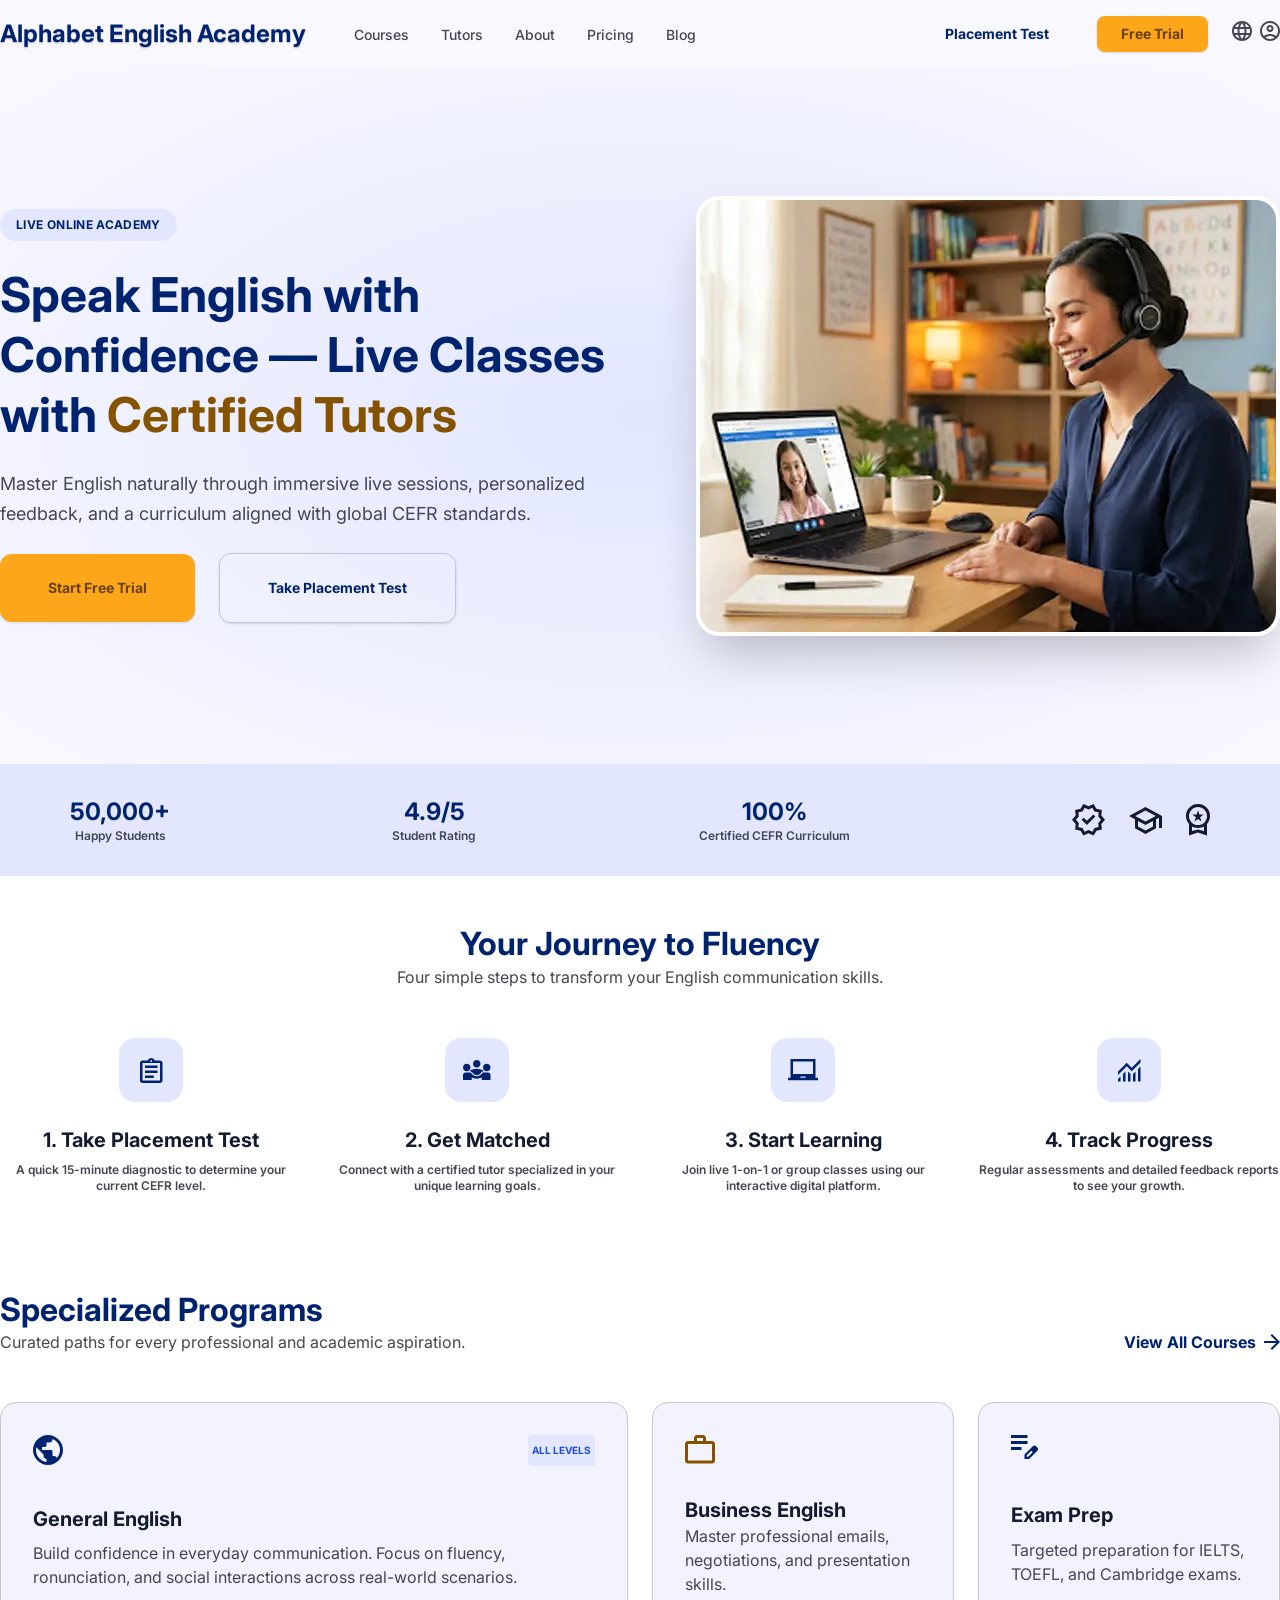
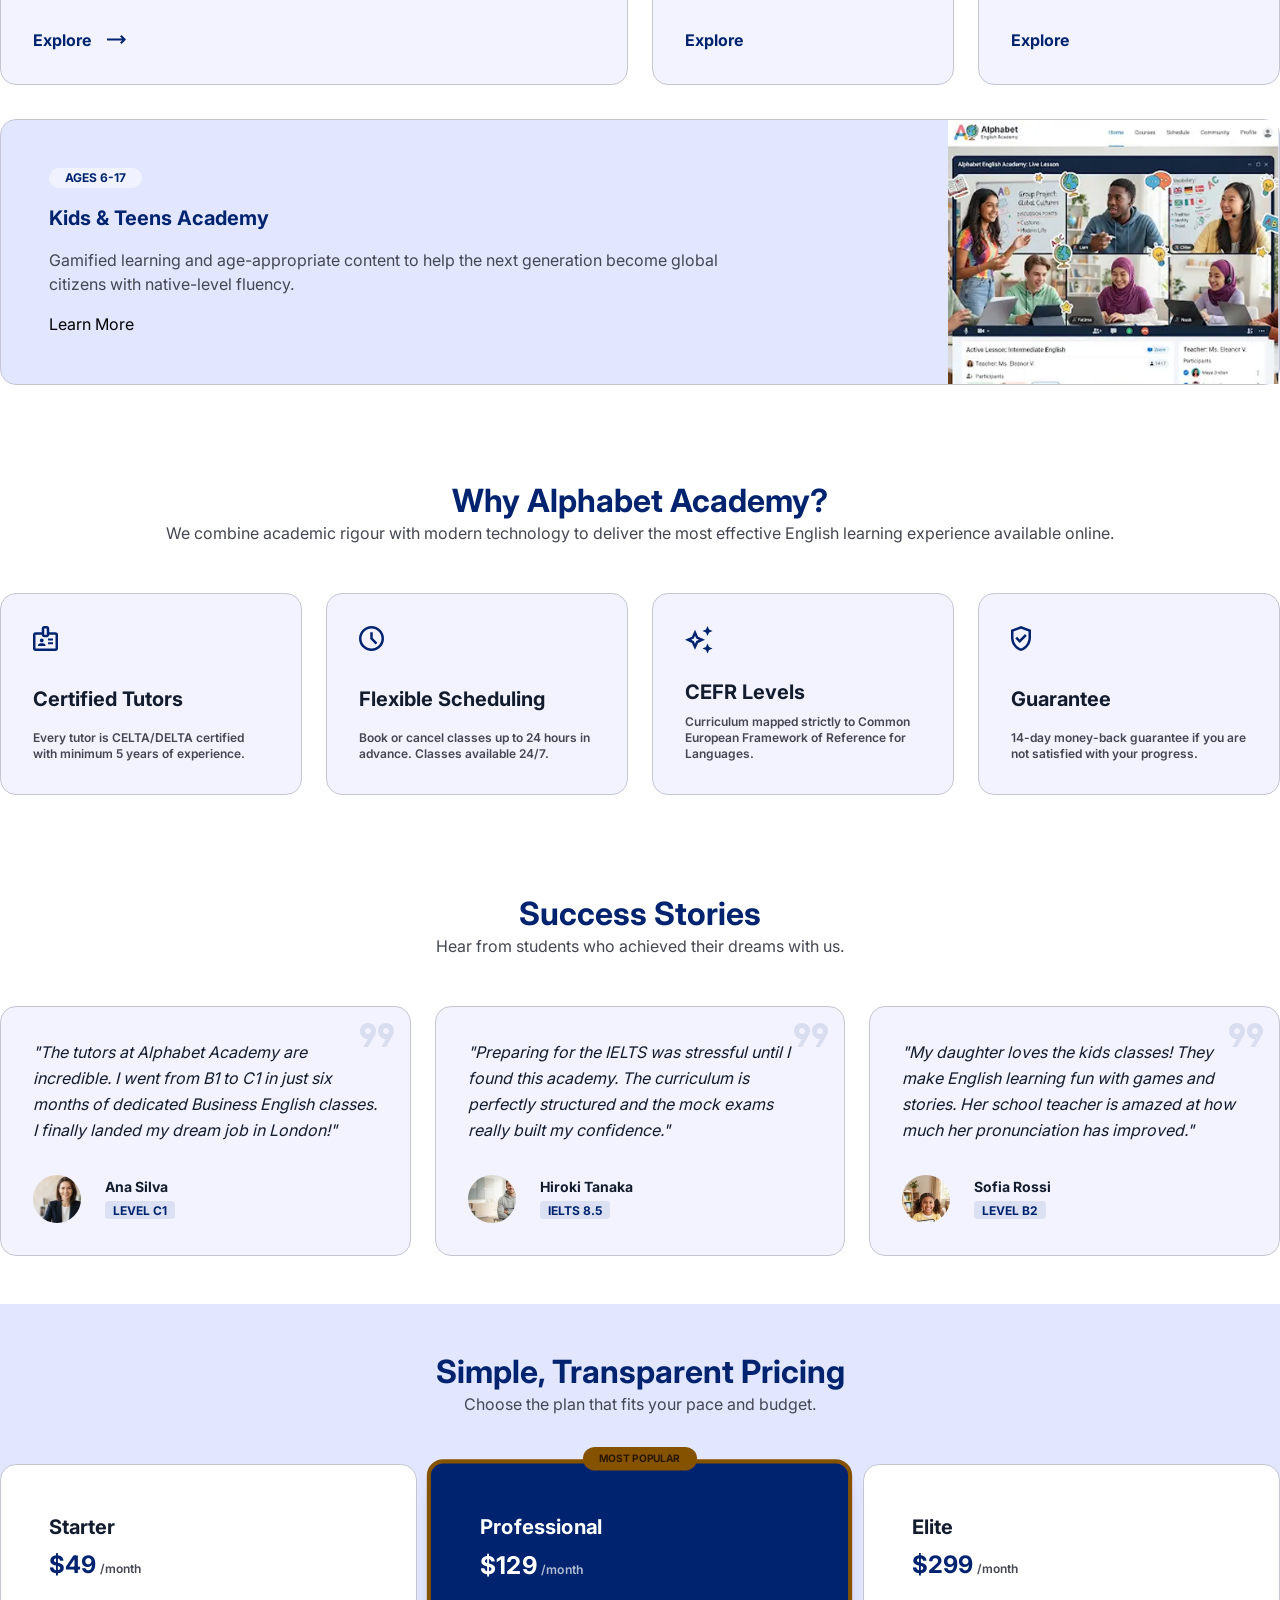
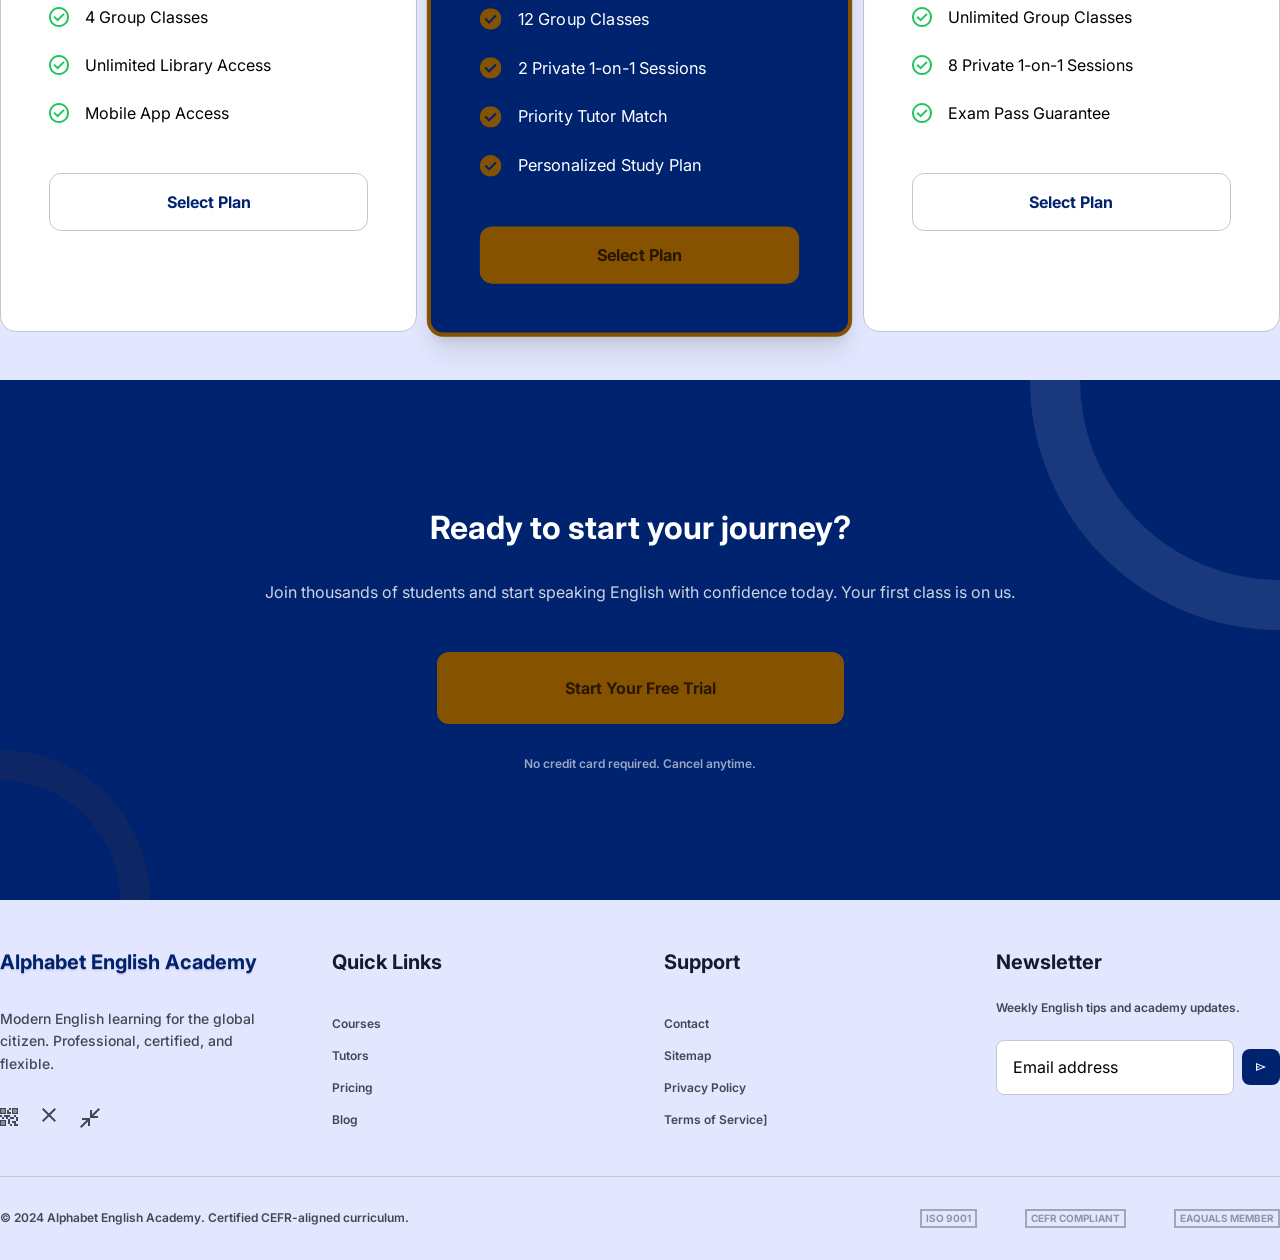
==== index.html @ 5bc47725 "Creating-Minds-Sections-AboutPages&&UpdateHeroSection-AboutPage&&Update-ImgFolderIn-Index" ====
<!DOCTYPE html>
<html lang="en">

<head>
    <meta charset="UTF-8">
    <meta name="viewport" content="width=device-width, initial-scale=1.0">
    <title>Alphabet English Academy</title>
    <link href="./src/output.css" rel="stylesheet" />

</head>

<body>
    <header class="hrader bg-[#FAF8FF] sticky">
        <div class="container flex justify-between text-center items-center py-3.5">
            <div class="flex gap-12 items-center">
                <div class="logo">
                    <a href="./index.html" class="logo-font">
                        Alphabet English Academy
                    </a>
                </div>
                <nav class="hidden lg:block">
                    <ul class="flex gap-8 trxt-inverted">
                        <li><a href="./courses.html" class="nav-link">Courses</a></li>
                        <li><a href="./tutors.html" class="nav-link">Tutors</a></li>
                        <li><a href="./about.html" class="nav-link">About</a></li>
                        <li><a href="./pricing.html" class="nav-link">Pricing</a></li>
                        <li><a href="./blog.html" class="nav-link">Blog</a></li>
                    </ul>
                </nav>
            </div>
            <div class="menu md:hidden hover:cursor-pointer">
                <img src="./Assets/imgs/index-page/header/menu.svg" alt="Menu" />
            </div>
            <div class="hidden md:row  gap-6">
                <a href="./placement.html" class="head-button text-primary hover:bg-background transition-all">
                    Placement Test
                </a>
                <a href="./reg.html" class="head-button bg-secondary text-third apply-shadow">
                    Free Trial
                </a>
                <div>
                    <ul class="flex gap-[7.99px]">
                        <li><button class=""><img src="./Assets/imgs/index-page/header/lang.svg" alt="language" /></button></li>
                        <li><a href="./dashboard.html"><img src="./Assets/imgs/index-page/header/avatar.svg" alt="avatar" /></a>
                        </li>
                    </ul>
                </div>
            </div>
        </div>
    </header>
    <section class="hero py-32">
        <div class="z-10 container">
            <div class="col lg:row gap-12">
                <div class="lg:w-1/2 items-start col gap-6">
                    <div class="col items-start gap-6">
                        <span class=" bg-background hero-tag">
                            LIVE ONLINE ACADEMY
                        </span>
                        <h1>
                            Speak English with Confidence<span> — Live Classes with <span class="text-quarter">Certified
                                    Tutors</span></span>
                        </h1>
                        <p class="text-lg/7.5">
                            Master English naturally through immersive live sessions, personalized feedback, and a
                            curriculum
                            aligned with global CEFR standards.
                        </p>
                    </div>
                    <div class="col max-lg:w-full lg:row items-start gap-6">
                        <a href="reg.html" class="hero-button bg-secondary text-third apply-shadow  hover:translate-1">
                            Start Free Trial
                        </a>
                        <a href="./placement.html"
                            class="hero-button text-primary border border-border apply-shadow hover:bg-primary hover:text-background">
                            Take Placement Test
                        </a>
                    </div>
                </div>
                <div class="lg:w-1/2 flex justify-end">
                    <img src="./Assets/imgs/index-page/hero/hero.webp" alt="Hero img" class="hero-img" />
                </div>
            </div>
        </div>
    </section>
    <section class="TrustBar max-lg:hidden bg-background py-8">
        <div class="container">
            <div class="row justify-between items-center px-[70.17px]">
                <div class="col items-center">
                    <div class="trustbar">
                        50,000+
                    </div>
                    <div class="trustbar2">
                        Happy Students
                    </div>
                </div>
                <div class="col items-center">
                    <div class="trustbar">
                        4.9/5
                    </div>
                    <div class="trustbar2">
                        Student Rating
                    </div>
                </div>
                <div class="col items-center">
                    <div class="trustbar">
                        100%
                    </div>
                    <div class="trustbar2">
                        Certified CEFR Curriculum
                    </div>
                </div>
                <div>
                    <ul class="row gap-6">
                        <li>
                            <img src="./Assets/imgs/index-page/trustBar/trust.svg" alt="Certified icon">
                        </li>
                        <li>
                            <img src="./Assets/imgs/index-page/trustBar/graduate.svg" alt="Graduate icon">
                        </li>
                        <li>
                            <img src="./Assets/imgs/index-page/trustBar/badge.svg" alt="Vertified Badge icon">
                        </li>
                    </ul>
                </div>
            </div>
        </div>
    </section>
    <section class="Howitworks py-12">
        <div class="container">
            <div class="text-center pb-12">
                <h2>
                    Your Journey to Fluency
                </h2>
                <p class="text-base font-normal leading-6.5 text-inverted">
                    Four simple steps to transform your English communication skills.
                </p>
            </div>
            <div class="grid grid-cols-1 md:grid-cols-2 lg:grid-cols-4 gap-6 text-center">
                <div class="how-work">
                    <div class="iconborder">
                        <img src="./Assets/imgs/index-page/howwork/placement.svg" alt="Notes Icon">
                    </div>
                    <h3 class="mt-4">
                        1. Take Placement Test
                    </h3>
                    <p class="how-work-p">
                        A quick 15-minute diagnostic to determine your current CEFR level.
                    </p>
                </div>
                <div class="how-work">
                    <div class="iconborder">
                        <img src="./Assets/imgs/index-page/howwork/matched.svg" alt="People Icon">
                    </div>
                    <h3 class="mt-4">
                        2. Get Matched
                    </h3>
                    <p class="how-work-p">
                        Connect with a certified tutor specialized in your unique learning goals.
                    </p>
                </div>
                <div class="how-work">
                    <div class="iconborder">
                        <img src="./Assets/imgs/index-page/howwork/learn.svg" alt="Labtop Icon">
                    </div>
                    <h3 class="mt-4">
                        3. Start Learning
                    </h3>
                    <p class="how-work-p">
                        Join live 1-on-1 or group classes using our interactive digital platform.
                    </p>
                </div>
                <div class="how-work">
                    <div class="iconborder">
                        <img src="./Assets/imgs/index-page/howwork/progress.svg" alt="Progress Icone">
                    </div>
                    <h3 class="mt-4">
                        4. Track Progress
                    </h3>
                    <p class="how-work-p">
                        Regular assessments and detailed feedback reports to see your growth.
                    </p>
                </div>
            </div>
        </div>
    </section>
    <section class="programs">
        <div class="container col items-start gap-12 py-12">
            <div class="w-full flex justify-between items-end">
                <div>
                    <h2>
                        Specialized Programs
                    </h2>
                    <p>
                        Curated paths for every professional and academic aspiration.
                    </p>
                </div>
                <a href="./courses.html" class="hidden md:row gap-2 links-learnmore">View All Courses<span><img
                            src="./Assets/imgs/index-page/programs/arrow.svg" alt="arrow" /></span></a>
            </div>
            <div class="grid grid-cols-1 md:grid-cols-4 git-gap">
                <div class="md:col-span-2 grid-card">
                    <div class="w-full flex justify-between items-start">
                        <img src="./Assets/imgs/index-page/programs/GeneralEnglish.svg" alt="General" />
                        <span
                            class="bg-background px-1 py-2 rounded-sm text-[#1D4ED8] text-[10px] leading-3.75 font-bold">ALL
                            LEVELS</span>
                    </div>
                    <h3 class="mt-8">
                        General English
                    </h3>
                    <p>
                        Build confidence in everyday communication. Focus on fluency, ronunciation, and social
                        interactions across real-world scenarios.
                    </p>
                    <a href="#" class="row gap-4 links-learnmore">
                        Explore <span><img src="./Assets/imgs/index-page/programs/gridarrow.svg" alt="gridarrow.svg"></span>
                    </a>
                </div>
                <div class="grid-card">
                    <div>
                        <img src="./Assets/imgs/index-page/programs/businessbag.svg" alt="Business-bag">
                    </div>
                    <h3 class="mt-8">
                        Business English
                    </h3>
                    <p>
                        Master professional emails, negotiations, and presentation skills.
                    </p>
                    <a href="#" class="links-learnmore">
                        Explore
                    </a>
                </div>
                <div class="grid-card">
                    <div>
                        <img src="./Assets/imgs/index-page/programs/prepare.svg" alt="prepare">
                    </div>
                    <h3 class="mt-8">
                        Exam Prep
                    </h3>
                    <p>
                        Targeted preparation for IELTS, TOEFL, and Cambridge exams.
                    </p>
                    <a href="#" class="links-learnmore">
                        Explore
                    </a>
                </div>
                <div class="Kids grid-card p-0 bg-background md:col-span-4 col md:row">
                    <div class="col items-start gap-4 p-12 lg:pr-[186.67px]">
                        <span
                            class="inline-block bg-white/50 rounded-full px-4 py-1 text-xs/3 text-primary font-bold">AGES
                            6-17</span>
                        <h3 class="text-primary">Kids & Teens Academy</h3>
                        <p class="">Gamified learning and age-appropriate content to help the next generation become
                            global citizens with native-level fluency.</p>
                        <button class="">Learn More</button>
                    </div>
                    <div class="z-10 h-full w-full md:w-1/2 lg:w-1/3">
                        <img src="./Assets/imgs/index-page/programs/teenagers.webp" alt="teenagers" class="h-full w-full">
                    </div>
                </div>
            </div>
        </div>
    </section>
    <section class="whyUS">
        <div class="container col pb-[50.5px]">
            <div class="why-alphabet col py-12">
                <h2>
                    Why Alphabet Academy?
                </h2>
                <p>
                    We combine academic rigour with modern technology to deliver the most effective
                    English learning experience available online.
                </p>
            </div>
            <div class="grid grid-cols-1 md:grid-cols-2 lg:grid-cols-4 gap-6">
                <div class="grid-card gap-2">
                    <img src="./Assets/imgs/index-page/whyUs/Certified.svg" alt="Certified" />
                    <h4 class="mt-4">
                        Certified Tutors
                    </h4>
                    <p class="text-xs leading-4 font-semibold text-inverted">
                        Every tutor is CELTA/DELTA
                        certified with minimum 5 years of
                        experience.
                    </p>
                </div>
                <div class="grid-card gap-2">
                    <img src="./Assets/imgs/index-page/whyUs/Scheduling.svg" alt="Watch" />
                    <h4 class="mt-4">
                        Flexible Scheduling
                    </h4>
                    <p class="text-xs leading-4 font-semibold text-inverted">
                        Book or cancel classes up to 24
                        hours in advance. Classes available
                        24/7.
                    </p>
                </div>
                <div class="grid-card gap-2">
                    <img src="./Assets/imgs/index-page/whyUs/CEFR.svg" alt="Star" />
                    <h4 class="mt-4">
                        CEFR Levels
                    </h4>
                    <p class="text-xs leading-4 font-semibold text-inverted">
                        Curriculum mapped strictly to
                        Common European Framework of
                        Reference for Languages.
                    </p>
                </div>
                <div class="grid-card gap-2">
                    <img src="./Assets/imgs/index-page/whyUs/Guarantee.svg" alt="Guarantee" />
                    <h4 class="mt-4">
                        Guarantee
                    </h4>
                    <p class="text-xs leading-4 font-semibold text-inverted">
                        14-day money-back guarantee if
                        you are not satisfied with your
                        progress.
                    </p>
                </div>
            </div>
        </div>
    </section>
    <section class="success">
        <div class="container py-12">
            <div class="col gap-12">
                <div class="text-center">
                    <h2>
                        Success Stories
                    </h2>
                    <p>
                        Hear from students who achieved their dreams with us.
                    </p>
                </div>
                <div class="grid grid-cols-1 md:grid-cols-3 gap-6">
                    <div class="grid-card gap-8 relative">
                        <img src="./Assets/imgs/index-page/Success/quote.svg" alt="quote" class="absolute top-4 right-4" />
                        <p class="text-base/6.5 font-normal italic text-bold">
                            "The tutors at Alphabet Academy are
                            incredible. I went from B1 to C1 in just six
                            months of dedicated Business English
                            classes. I finally landed my dream job in
                            London!"
                        </p>
                        <div class="row gap-6">
                            <img src="./Assets/imgs/index-page/Success/Ana.svg" alt="Ana Silva">
                            <div>
                                <h5>
                                    Ana Silva
                                </h5>
                                <span
                                    class="bg-[#1E3A8A1A] px-2 py-[1.5px] rounded-sm text-xs/4 text-primary font-bold">
                                    LEVEL C1
                                </span>
                            </div>
                        </div>
                    </div>
                    <div class="grid-card gap-8 relative">
                        <img src="./Assets/imgs/index-page/Success/quote.svg" alt="quote" class="absolute top-4 right-4" />
                        <p class="text-base/6.5 font-normal italic text-bold">
                            "Preparing for the IELTS was stressful until
                            I found this academy. The curriculum is
                            perfectly structured and the mock exams
                            really built my confidence."
                        </p>
                        <div class="row gap-6">
                            <img src="./Assets/imgs/index-page/Success/Hiroki.svg" alt="Hiroki Tanaka">
                            <div>
                                <h5>
                                    Hiroki Tanaka
                                </h5>
                                <span
                                    class="bg-[#1E3A8A1A] px-2 py-[1.5px] rounded-sm text-xs/4 text-primary font-bold">
                                    IELTS 8.5
                                </span>
                            </div>
                        </div>
                    </div>
                    <div class="grid-card gap-8 relative">
                        <img src="./Assets/imgs/index-page/Success/quote.svg" alt="quote" class="absolute top-4 right-4" />
                        <p class="text-base/6.5 font-normal italic text-bold">
                            "My daughter loves the kids classes! They
                            make English learning fun with games and
                            stories. Her school teacher is amazed at
                            how much her pronunciation has
                            improved."
                        </p>
                        <div class="row gap-6">
                            <img src="./Assets/imgs/index-page/Success/Sofia.svg" alt="Sofia Rossi">
                            <div>
                                <h5>
                                    Sofia Rossi
                                </h5>
                                <span
                                    class="bg-[#1E3A8A1A] px-2 py-[1.5px] rounded-sm text-xs/4 text-primary font-bold">
                                    LEVEL B2
                                </span>
                            </div>
                        </div>
                    </div>
                </div>
            </div>

        </div>
    </section>
    <section class="Pricing bg-background py-12">
        <div class="container">
            <div class="col gap-12">
                <div class="text-center">
                    <h2>
                        Simple, Transparent Pricing
                    </h2>
                    <p>
                        Choose the plan that fits your pace and budget.
                    </p>
                </div>
                <div class="w-full grid grid-cols-1 md:grid-cols-3 gap-[14.26px]">
                    <div class="pricing-card">
                        <h3>
                            Starter
                        </h3>
                        <div class="row gap-1 items-baseline">
                            <span class="text-2xl/8 font-bold text-primary">$49</span>
                            <span class="text-xs/4 font-semibold text-inverted">/month</span>
                        </div>
                        <ul class="col items-start gap-6 pb-10 pt-4">
                            <li class="row gap-4 items-center">
                                <img src="./Assets/imgs/index-page/pricing/green.svg" alt="Checkbox">
                                4 Group Classes
                            </li>
                            <li class="row gap-4 items-center">
                                <img src="./Assets/imgs/index-page/pricing/green.svg" alt="Checkbox">
                                Unlimited Library Access
                            </li>
                            <li class="row gap-4 items-center">
                                <img src="./Assets/imgs/index-page/pricing/green.svg" alt="Checkbox">
                                Mobile App Access
                            </li>
                        </ul>
                        <button
                            class="w-full py-4 border border-[#C5C5D3] rounded-xl text-primary text-base/6 font-bold hover:bg-background transition-all">
                            Select Plan
                        </button>
                    </div>
                    <div
                        class="items-center border-4 border-quarter bg-primary text-white relative shadow-xl shadow-[#0000001A] rounded-2xl gap-2 col p-12 scale-102">
                        <div
                            class="absolute rounded-full bg-quarter px-4 py-1 -top-4 text-[10px]/[15px] font-bold text-[#2A1700]">
                            MOST POPULAR
                        </div>
                        <div class="col gap-2 w-full items-start">
                            <h3 class="text-white items-start">
                                Professional
                            </h3>
                            <div class="row gap-1 items-baseline">
                                <span class="text-2xl/8 font-bold">$129</span>
                                <span class="text-xs/4 font-semibold text-[#FFFFFFB2]">/month</span>
                            </div>
                            <ul class="col items-start gap-6 pb-10 pt-4">
                                <li class="row gap-4 items-center">
                                    <img src="./Assets/imgs/index-page/pricing/secondery.svg" alt="Checkbox">
                                    12 Group Classes
                                </li>
                                <li class="row gap-4 items-center">
                                    <img src="./Assets/imgs/index-page/pricing/secondery.svg" alt="Checkbox">
                                    2 Private 1-on-1 Sessions
                                </li>
                                <li class="row gap-4 items-center">
                                    <img src="./Assets/imgs/index-page/pricing/secondery.svg" alt="Checkbox">
                                    Priority Tutor Match
                                </li>
                                <li class="row gap-4 items-center">
                                    <img src="./Assets/imgs/index-page/pricing/secondery.svg" alt="Checkbox">
                                    Personalized Study Plan
                                </li>
                            </ul>
                        </div>
                        <button class="w-full py-4 dark-button text-base/6">
                            Select Plan
                        </button>
                    </div>
                    <div class="pricing-card">
                        <h3>
                            Elite
                        </h3>
                        <div class="row gap-1 items-baseline">
                            <span class="text-2xl/8 font-bold text-primary">$299</span>
                            <span class="text-xs/4 font-semibold text-inverted">/month</span>
                        </div>
                        <ul class="col items-start gap-6 pb-10 pt-4">
                            <li class="row gap-4 items-center">
                                <img src="./Assets/imgs/index-page/pricing/green.svg" alt="Checkbox">
                                Unlimited Group Classes
                            </li>
                            <li class="row gap-4 items-center">
                                <img src="./Assets/imgs/index-page/pricing/green.svg" alt="Checkbox">
                                8 Private 1-on-1 Sessions
                            </li>
                            <li class="row gap-4 items-center">
                                <img src="./Assets/imgs/index-page/pricing/green.svg" alt="Checkbox">
                                Exam Pass Guarantee
                            </li>
                        </ul>
                        <button
                            class="w-full py-4 border border-border rounded-xl text-primary text-base/6 font-bold hover:bg-background transition-all">
                            Select Plan
                        </button>
                    </div>
                </div>
            </div>
        </div>
    </section>
    <section class="CTA-Band relative overflow-hidden bg-primary py-32">
        <div
            class="absolute w-125 h-125 border-50 border-white/10 rounded-full top-0 right-0 translate-x-1/2 -translate-y-1/2">
        </div>
        <div
            class="absolute w-75 h-75 border-30 border-quarter/10 rounded-full bottom-0 left-0 -translate-x-1/2 translate-y-1/2">
        </div>
        <div class="container col gap-8 justify-center text-center z-100">
            <h2 class="text-white">
                Ready to start your journey?
            </h2>
            <p class="text-white/80">
                Join thousands of students and start speaking English with confidence today.
                Your first class is on us.
            </p>
            <button class="md:mt-4 dark-button py-6 px-32 hover:scale-103">
                Start Your Free Trial
            </button>
            <span class="text-xs/4 font-semibold text-white/60">
                No credit card required. Cancel anytime.
            </span>
        </div>
    </section>
    <footer class="bg-background pt-12 pb-8">
        <div class="container">
            <div class="grid grid-cols-1 md:grid-cols-4 gap-12 mb-12">
                <div class="footer-grid">
                    <a href="./index.html" class="footer-logo">Alphabet English Academy</a>
                    <p class="text-sm/[22.75px] font-medium text-inverted">
                        Modern English learning for the global
                        citizen. Professional, certified, and
                        flexible.
                    </p>
                    <div class="row gap-6 justify-center">
                        <a href="#">
                            <img src="./Assets/imgs/index-page/footer/qr.svg" alt="QR CODE" />
                        </a>
                        <a href="#">
                            <img src="./Assets/imgs/index-page/footer/x.svg" alt="X" />
                        </a>
                        <a href="#">
                            <img src="./Assets/imgs/index-page/footer/arr.svg" alt="Arrow" />
                        </a>
                    </div>
                </div>
                <div class="footer-grid">
                    <h4>
                        Quick Links
                    </h4>
                    <ul class="col items-start gap-4 foter-font">
                        <li>
                            Courses
                        </li>
                        <li>
                            Tutors
                        </li>
                        <li>
                            Pricing
                        </li>
                        <li>
                            Blog
                        </li>
                    </ul>
                </div>
                <div class="footer-grid">
                    <h4>
                        Support
                    </h4>
                    <ul class="col items-start gap-4 foter-font">
                        <li>
                            Contact
                        </li>
                        <li>
                            Sitemap
                        </li>
                        <li>
                            Privacy Policy
                        </li>
                        <li>
                            Terms of Service]
                        </li>
                    </ul>
                </div>
                <div class="footer-grid gap-6 justify-start">
                    <h4>
                        Newsletter
                    </h4>
                    <span class="foter-font">
                        Weekly English tips and academy updates.
                    </span>
                    <div class="row gap-2">
                        <input type="email" placeholder="Email address" class="w-full bg-white border border-border pt-3.5 pb-3.75 px-4 rounded-lg" />
                        <button>
                            <img src="./Assets/imgs/index-page/footer/send.svg" alt="Send" class="bg-primary py-3.5 px-3.5 rounded-lg">
                        </button>
                    </div>
                </div>
            </div>
            <div class="col border-t pt-8 border-border md:row md:justify-between">
                <p class="foter-font">
                    © 2024 Alphabet English Academy. Certified CEFR-aligned curriculum.
                </p>
                <div class="row justify-between gap-12 text-[10px]/[15px] font-bold text-bold">
                    <span class="foter-span">
                        ISO 9001
                    </span>
                    <span class="foter-span">
                        CEFR COMPLIANT
                    </span>
                    <span class="foter-span">
                        EAQUALS MEMBER
                    </span>
                </div>
            </div>
        </div>
    </footer>
</body>

</html>
---- src/output.css ----
/*! tailwindcss v4.3.3 | MIT License | https://tailwindcss.com */
@layer properties;
@layer theme, base, components, utilities;
@layer theme {
  :root, :host {
    --font-sans: ui-sans-serif, system-ui, sans-serif, "Apple Color Emoji",
      "Segoe UI Emoji", "Segoe UI Symbol", "Noto Color Emoji";
    --font-mono: ui-monospace, SFMono-Regular, Menlo, Monaco, Consolas, "Liberation Mono",
      "Courier New", monospace;
    --color-white: #fff;
    --spacing: 0.25rem;
    --text-xs: 0.75rem;
    --text-xs--line-height: calc(1 / 0.75);
    --text-sm: 0.875rem;
    --text-sm--line-height: calc(1.25 / 0.875);
    --text-base: 1rem;
    --text-base--line-height: calc(1.5 / 1);
    --text-lg: 1.125rem;
    --text-lg--line-height: calc(1.75 / 1.125);
    --text-xl: 1.25rem;
    --text-xl--line-height: calc(1.75 / 1.25);
    --text-2xl: 1.5rem;
    --text-2xl--line-height: calc(2 / 1.5);
    --text-3xl: 1.875rem;
    --text-3xl--line-height: calc(2.25 / 1.875);
    --text-5xl: 3rem;
    --text-5xl--line-height: 1;
    --font-weight-normal: 400;
    --font-weight-medium: 500;
    --font-weight-semibold: 600;
    --font-weight-bold: 700;
    --radius-sm: 0.25rem;
    --radius-lg: 0.5rem;
    --radius-xl: 0.75rem;
    --radius-2xl: 1rem;
    --radius-3xl: 1.5rem;
    --drop-shadow-2xl: 0 25px 25px rgb(0 0 0 / 0.15);
    --default-transition-duration: 150ms;
    --default-transition-timing-function: cubic-bezier(0.4, 0, 0.2, 1);
    --default-font-family: var(--font-sans);
    --default-mono-font-family: var(--font-mono);
    --font-primary: "Inter";
    --color-primary: #00236F;
    --color-secondary: #FEA619;
    --color-third: #684000;
    --color-background: #E2E7FF;
    --color-quarter: #855300;
    --color-inverted: #444651;
    --color-bold: #131B2E;
    --color-border: #C5C5D3;
  }
}
@layer base {
  *, ::after, ::before, ::backdrop, ::file-selector-button {
    box-sizing: border-box;
    margin: 0;
    padding: 0;
    border: 0 solid;
  }
  html, :host {
    line-height: 1.5;
    -webkit-text-size-adjust: 100%;
    tab-size: 4;
    font-family: var(--default-font-family, ui-sans-serif, system-ui, sans-serif, "Apple Color Emoji", "Segoe UI Emoji", "Segoe UI Symbol", "Noto Color Emoji");
    font-feature-settings: var(--default-font-feature-settings, normal);
    font-variation-settings: var(--default-font-variation-settings, normal);
    -webkit-tap-highlight-color: transparent;
  }
  hr {
    height: 0;
    color: inherit;
    border-top-width: 1px;
  }
  abbr:where([title]) {
    -webkit-text-decoration: underline dotted;
    text-decoration: underline dotted;
  }
  h1, h2, h3, h4, h5, h6 {
    font-size: inherit;
    font-weight: inherit;
  }
  a {
    color: inherit;
    -webkit-text-decoration: inherit;
    text-decoration: inherit;
  }
  b, strong {
    font-weight: bolder;
  }
  code, kbd, samp, pre {
    font-family: var(--default-mono-font-family, ui-monospace, SFMono-Regular, Menlo, Monaco, Consolas, "Liberation Mono", "Courier New", monospace);
    font-feature-settings: var(--default-mono-font-feature-settings, normal);
    font-variation-settings: var(--default-mono-font-variation-settings, normal);
    font-size: 1em;
  }
  small {
    font-size: 80%;
  }
  sub, sup {
    font-size: 75%;
    line-height: 0;
    position: relative;
    vertical-align: baseline;
  }
  sub {
    bottom: -0.25em;
  }
  sup {
    top: -0.5em;
  }
  table {
    text-indent: 0;
    border-color: inherit;
    border-collapse: collapse;
  }
  :-moz-focusring {
    outline: auto;
  }
  progress {
    vertical-align: baseline;
  }
  summary {
    display: list-item;
  }
  ol, ul, menu {
    list-style: none;
  }
  img, svg, video, canvas, audio, iframe, embed, object {
    display: block;
    vertical-align: middle;
  }
  img, video {
    max-width: 100%;
    height: auto;
  }
  button, input, select, optgroup, textarea, ::file-selector-button {
    font: inherit;
    font-feature-settings: inherit;
    font-variation-settings: inherit;
    letter-spacing: inherit;
    color: inherit;
    border-radius: 0;
    background-color: transparent;
    opacity: 1;
  }
  :where(select:is([multiple], [size])) optgroup {
    font-weight: bolder;
  }
  :where(select:is([multiple], [size])) optgroup option {
    padding-inline-start: 20px;
  }
  ::file-selector-button {
    margin-inline-end: 4px;
  }
  ::placeholder {
    opacity: 1;
  }
  @supports (not (-webkit-appearance: -apple-pay-button))  or (contain-intrinsic-size: 1px) {
    ::placeholder {
      color: currentcolor;
      @supports (color: color-mix(in lab, red, red)) {
        color: color-mix(in oklab, currentcolor 50%, transparent);
      }
    }
  }
  textarea {
    resize: vertical;
  }
  ::-webkit-search-decoration {
    -webkit-appearance: none;
  }
  ::-webkit-date-and-time-value {
    min-height: 1lh;
    text-align: inherit;
  }
  ::-webkit-datetime-edit {
    display: inline-flex;
  }
  ::-webkit-datetime-edit-fields-wrapper {
    padding: 0;
  }
  ::-webkit-datetime-edit, ::-webkit-datetime-edit-year-field, ::-webkit-datetime-edit-month-field, ::-webkit-datetime-edit-day-field, ::-webkit-datetime-edit-hour-field, ::-webkit-datetime-edit-minute-field, ::-webkit-datetime-edit-second-field, ::-webkit-datetime-edit-millisecond-field, ::-webkit-datetime-edit-meridiem-field {
    padding-block: 0;
  }
  ::-webkit-calendar-picker-indicator {
    line-height: 1;
  }
  :-moz-ui-invalid {
    box-shadow: none;
  }
  button, input:where([type="button"], [type="reset"], [type="submit"]), ::file-selector-button {
    appearance: button;
  }
  ::-webkit-inner-spin-button, ::-webkit-outer-spin-button {
    height: auto;
  }
  [hidden]:where(:not([hidden="until-found"])) {
    display: none !important;
  }
}
@layer utilities {
  .absolute {
    position: absolute;
  }
  .relative {
    position: relative;
  }
  .sticky {
    position: sticky;
  }
  .inset-y-0 {
    inset-block: 0px;
  }
  .-top-4 {
    top: calc(var(--spacing) * -4);
  }
  .top-0 {
    top: 0px;
  }
  .top-4 {
    top: calc(var(--spacing) * 4);
  }
  .right-0 {
    right: 0px;
  }
  .right-4 {
    right: calc(var(--spacing) * 4);
  }
  .bottom-0 {
    bottom: 0px;
  }
  .left-0 {
    left: 0px;
  }
  .left-4 {
    left: calc(var(--spacing) * 4);
  }
  .z-10 {
    z-index: 10;
  }
  .z-100 {
    z-index: 100;
  }
  .container {
    width: 100%;
    @media (width >= 440px) {
      max-width: 440px;
    }
    @media (width >= 40rem) {
      max-width: 40rem;
    }
    @media (width >= 48rem) {
      max-width: 48rem;
    }
    @media (width >= 64rem) {
      max-width: 64rem;
    }
    @media (width >= 80rem) {
      max-width: 80rem;
    }
    @media (width >= 96rem) {
      max-width: 96rem;
    }
  }
  .mx-auto {
    margin-inline: auto;
  }
  .links-learnmore {
    margin-top: calc(var(--spacing) * 8);
    font-size: var(--text-base);
    line-height: calc(var(--spacing) * 6);
    --tw-font-weight: var(--font-weight-bold);
    font-weight: var(--font-weight-bold);
    color: var(--color-primary);
  }
  .mt-1 {
    margin-top: var(--spacing);
  }
  .mt-2 {
    margin-top: calc(var(--spacing) * 2);
  }
  .mt-4 {
    margin-top: calc(var(--spacing) * 4);
  }
  .mt-8 {
    margin-top: calc(var(--spacing) * 8);
  }
  .mb-1 {
    margin-bottom: var(--spacing);
  }
  .mb-6 {
    margin-bottom: calc(var(--spacing) * 6);
  }
  .mb-12 {
    margin-bottom: calc(var(--spacing) * 12);
  }
  .ml-1 {
    margin-left: var(--spacing);
  }
  .iconborder {
    display: flex;
    height: calc(var(--spacing) * 16);
    width: calc(var(--spacing) * 16);
    align-items: center;
    justify-content: center;
    border-radius: var(--radius-2xl);
    background-color: var(--color-background);
  }
  .how-work {
    display: flex;
    flex-direction: column;
    align-items: center;
    gap: calc(var(--spacing) * 2);
    transition-property: all;
    transition-timing-function: var(--tw-ease, var(--default-transition-timing-function));
    transition-duration: var(--tw-duration, var(--default-transition-duration));
    &:hover {
      @media (hover: hover) {
        --tw-translate-x: var(--spacing);
        --tw-translate-y: var(--spacing);
        translate: var(--tw-translate-x) var(--tw-translate-y);
      }
    }
    &:hover {
      @media (hover: hover) {
        cursor: pointer;
      }
    }
    &:hover {
      @media (hover: hover) {
        --tw-shadow: 0 4px 6px -1px var(--tw-shadow-color, rgb(0 0 0 / 0.1)), 0 2px 4px -2px var(--tw-shadow-color, rgb(0 0 0 / 0.1));
        box-shadow: var(--tw-inset-shadow), var(--tw-inset-ring-shadow), var(--tw-ring-offset-shadow), var(--tw-ring-shadow), var(--tw-shadow);
      }
    }
  }
  .pricing-card {
    display: flex;
    flex-direction: column;
    align-items: center;
    align-items: flex-start;
    justify-content: center;
    gap: calc(var(--spacing) * 2);
    border-radius: var(--radius-2xl);
    border-style: var(--tw-border-style);
    border-width: 1px;
    border-color: var(--color-border);
    background-color: var(--color-white);
    padding: calc(var(--spacing) * 12);
    padding-bottom: calc(var(--spacing) * 25);
  }
  .footer-grid {
    display: flex;
    flex-direction: column;
    align-items: center;
    align-items: flex-start;
    justify-content: space-between;
    gap: calc(var(--spacing) * 8);
  }
  .grid-card {
    display: flex;
    flex-direction: column;
    align-items: center;
    align-items: flex-start;
    justify-content: space-between;
    border-radius: var(--radius-2xl);
    border-style: var(--tw-border-style);
    border-width: 1px;
    border-color: var(--color-border);
    background-color: #F2F3FF;
    padding: calc(var(--spacing) * 8);
  }
  .grid-teaching {
    display: flex;
    flex-direction: column;
    align-items: center;
    align-items: flex-start;
    gap: calc(var(--spacing) * 4);
    border-radius: var(--radius-2xl);
    border-style: var(--tw-border-style);
    border-width: 1px;
    border-color: var(--color-border);
    padding: calc(var(--spacing) * 8);
    text-align: start;
  }
  .grid-trust {
    display: flex;
    flex-direction: column;
    align-items: center;
    border-radius: var(--radius-xl);
    background-color: var(--color-white);
    padding: calc(var(--spacing) * 8);
    padding-bottom: calc(var(--spacing) * 12);
    text-align: center;
  }
  .col {
    display: flex;
    flex-direction: column;
    align-items: center;
  }
  .row {
    display: flex;
    flex-direction: row;
    align-items: center;
  }
  .flex {
    display: flex;
  }
  .grid {
    display: grid;
  }
  .hidden {
    display: none;
  }
  .inline-block {
    display: inline-block;
  }
  .table {
    display: table;
  }
  .aspect-4\/5 {
    aspect-ratio: 4/5;
  }
  .aspect-\[4\/5\] {
    aspect-ratio: 4/5;
  }
  .h-2 {
    height: calc(var(--spacing) * 2);
  }
  .h-48 {
    height: calc(var(--spacing) * 48);
  }
  .h-75 {
    height: calc(var(--spacing) * 75);
  }
  .h-125 {
    height: calc(var(--spacing) * 125);
  }
  .h-full {
    height: 100%;
  }
  .hero-button {
    border-radius: var(--radius-xl);
    padding-inline: calc(var(--spacing) * 12);
    padding-block: calc(var(--spacing) * 6);
    text-align: center;
    font-size: var(--text-sm);
    line-height: var(--tw-leading, var(--text-sm--line-height));
    --tw-leading: calc(var(--spacing) * 5);
    line-height: calc(var(--spacing) * 5);
    --tw-font-weight: var(--font-weight-bold);
    font-weight: var(--font-weight-bold);
    color: var(--color-third);
    @media (width < 64rem) {
      width: 100%;
    }
  }
  .hero-tag {
    width: fit-content;
    border-radius: calc(infinity * 1px);
    padding-inline: calc(var(--spacing) * 4);
    padding-block: calc(var(--spacing) * 2);
    font-size: var(--text-xs);
    line-height: var(--tw-leading, var(--text-xs--line-height));
    --tw-leading: calc(var(--spacing) * 4);
    line-height: calc(var(--spacing) * 4);
    --tw-font-weight: var(--font-weight-bold);
    font-weight: var(--font-weight-bold);
    --tw-tracking: 0.36px;
    letter-spacing: 0.36px;
    color: var(--color-primary);
  }
  .w-1 {
    width: var(--spacing);
  }
  .w-1\/2 {
    width: calc(1 / 2 * 100%);
  }
  .w-6 {
    width: calc(var(--spacing) * 6);
  }
  .w-6\/10 {
    width: calc(6 / 10 * 100%);
  }
  .w-75 {
    width: calc(var(--spacing) * 75);
  }
  .w-125 {
    width: calc(var(--spacing) * 125);
  }
  .w-\[85\%\] {
    width: 85%;
  }
  .w-\[95\%\] {
    width: 95%;
  }
  .w-full {
    width: 100%;
  }
  .border-collapse {
    border-collapse: collapse;
  }
  .-translate-x-1 {
    --tw-translate-x: calc(var(--spacing) * -1);
    translate: var(--tw-translate-x) var(--tw-translate-y);
  }
  .-translate-x-1\/2 {
    --tw-translate-x: calc(calc(1 / 2 * 100%) * -1);
    translate: var(--tw-translate-x) var(--tw-translate-y);
  }
  .translate-x-1 {
    --tw-translate-x: var(--spacing);
    translate: var(--tw-translate-x) var(--tw-translate-y);
  }
  .translate-x-1\/2 {
    --tw-translate-x: calc(1 / 2 * 100%);
    translate: var(--tw-translate-x) var(--tw-translate-y);
  }
  .-translate-y-1 {
    --tw-translate-y: calc(var(--spacing) * -1);
    translate: var(--tw-translate-x) var(--tw-translate-y);
  }
  .-translate-y-1\/2 {
    --tw-translate-y: calc(calc(1 / 2 * 100%) * -1);
    translate: var(--tw-translate-x) var(--tw-translate-y);
  }
  .translate-y-1 {
    --tw-translate-y: var(--spacing);
    translate: var(--tw-translate-x) var(--tw-translate-y);
  }
  .translate-y-1\/2 {
    --tw-translate-y: calc(1 / 2 * 100%);
    translate: var(--tw-translate-x) var(--tw-translate-y);
  }
  .scale-102 {
    --tw-scale-x: 102%;
    --tw-scale-y: 102%;
    --tw-scale-z: 102%;
    scale: var(--tw-scale-x) var(--tw-scale-y);
  }
  .transform {
    transform: var(--tw-rotate-x,) var(--tw-rotate-y,) var(--tw-rotate-z,) var(--tw-skew-x,) var(--tw-skew-y,);
  }
  .cursor-pointer {
    cursor: pointer;
  }
  .resize {
    resize: both;
  }
  .grid-cols-1 {
    grid-template-columns: repeat(1, minmax(0, 1fr));
  }
  .grid-cols-2 {
    grid-template-columns: repeat(2, minmax(0, 1fr));
  }
  .footer-logo {
    align-items: flex-start;
    justify-content: space-between;
    font-size: var(--text-xl);
    line-height: calc(var(--spacing) * 7);
    --tw-font-weight: var(--font-weight-bold);
    font-weight: var(--font-weight-bold);
    color: var(--color-primary);
    text-shadow: 0px 1px 0px var(--tw-text-shadow-color, rgb(0 0 0 / 0.075)), 0px 1px 1px var(--tw-text-shadow-color, rgb(0 0 0 / 0.075)), 0px 2px 2px var(--tw-text-shadow-color, rgb(0 0 0 / 0.075));
    &:hover {
      @media (hover: hover) {
        text-shadow: 0px 1px 1px var(--tw-text-shadow-color, rgb(0 0 0 / 0.1)), 0px 1px 2px var(--tw-text-shadow-color, rgb(0 0 0 / 0.1)), 0px 2px 4px var(--tw-text-shadow-color, rgb(0 0 0 / 0.1));
      }
    }
  }
  .items-baseline {
    align-items: baseline;
  }
  .items-center {
    align-items: center;
  }
  .items-end {
    align-items: flex-end;
  }
  .items-start {
    align-items: flex-start;
  }
  .justify-between {
    justify-content: space-between;
  }
  .justify-center {
    justify-content: center;
  }
  .justify-end {
    justify-content: flex-end;
  }
  .justify-start {
    justify-content: flex-start;
  }
  .gap-1 {
    gap: var(--spacing);
  }
  .gap-2 {
    gap: calc(var(--spacing) * 2);
  }
  .gap-4 {
    gap: calc(var(--spacing) * 4);
  }
  .gap-6 {
    gap: calc(var(--spacing) * 6);
  }
  .gap-8 {
    gap: calc(var(--spacing) * 8);
  }
  .gap-12 {
    gap: calc(var(--spacing) * 12);
  }
  .gap-\[7\.99px\] {
    gap: 7.99px;
  }
  .gap-\[14\.26px\] {
    gap: 14.26px;
  }
  .git-gap {
    column-gap: calc(var(--spacing) * 6);
    row-gap: calc(var(--spacing) * 8.5);
  }
  .gap-y-12 {
    row-gap: calc(var(--spacing) * 12);
  }
  :where(.divide-y > :not(:last-child)) {
    --tw-divide-y-reverse: 0;
    border-bottom-style: var(--tw-border-style);
    border-top-style: var(--tw-border-style);
    border-top-width: calc(1px * var(--tw-divide-y-reverse));
    border-bottom-width: calc(1px * calc(1 - var(--tw-divide-y-reverse)));
  }
  :where(.divide-border > :not(:last-child)) {
    border-color: var(--color-border);
  }
  .overflow-hidden {
    overflow: hidden;
  }
  .overflow-x-auto {
    overflow-x: auto;
  }
  .hero-img {
    border-radius: var(--radius-3xl);
    border-style: var(--tw-border-style);
    border-width: 4px;
    border-color: var(--color-white);
    --tw-shadow: 0 25px 50px -12px var(--tw-shadow-color, rgb(0 0 0 / 0.25));
    box-shadow: var(--tw-inset-shadow), var(--tw-inset-ring-shadow), var(--tw-ring-offset-shadow), var(--tw-ring-shadow), var(--tw-shadow);
    --tw-blur: blur(50);
    --tw-drop-shadow-size: drop-shadow(0 25px 25px var(--tw-drop-shadow-color, rgb(0 0 0 / 0.15)));
    --tw-drop-shadow: drop-shadow(var(--drop-shadow-2xl));
    filter: var(--tw-blur,) var(--tw-brightness,) var(--tw-contrast,) var(--tw-grayscale,) var(--tw-hue-rotate,) var(--tw-invert,) var(--tw-saturate,) var(--tw-sepia,) var(--tw-drop-shadow,);
  }
  .dark-button {
    border-radius: var(--radius-xl);
    background-color: var(--color-quarter);
    --tw-font-weight: var(--font-weight-bold);
    font-weight: var(--font-weight-bold);
    color: #2A1700;
    transition-property: all;
    transition-timing-function: var(--tw-ease, var(--default-transition-timing-function));
    transition-duration: var(--tw-duration, var(--default-transition-duration));
    &:hover {
      @media (hover: hover) {
        --tw-brightness: brightness(130%);
        filter: var(--tw-blur,) var(--tw-brightness,) var(--tw-contrast,) var(--tw-grayscale,) var(--tw-hue-rotate,) var(--tw-invert,) var(--tw-saturate,) var(--tw-sepia,) var(--tw-drop-shadow,);
      }
    }
  }
  .head-button {
    border-radius: var(--radius-lg);
    padding-inline: calc(var(--spacing) * 6);
    padding-block: calc(var(--spacing) * 2);
    font-size: var(--text-sm);
    line-height: var(--tw-leading, var(--text-sm--line-height));
    --tw-leading: calc(var(--spacing) * 5);
    line-height: calc(var(--spacing) * 5);
    --tw-font-weight: var(--font-weight-bold);
    font-weight: var(--font-weight-bold);
    color: var(--color-inverted);
  }
  .rounded {
    border-radius: 0.25rem;
  }
  .rounded-2xl {
    border-radius: var(--radius-2xl);
  }
  .rounded-full {
    border-radius: calc(infinity * 1px);
  }
  .rounded-lg {
    border-radius: var(--radius-lg);
  }
  .rounded-sm {
    border-radius: var(--radius-sm);
  }
  .rounded-xl {
    border-radius: var(--radius-xl);
  }
  .foter-span {
    border-style: var(--tw-border-style);
    border-width: 2px;
    border-color: var(--color-inverted);
    padding-inline: var(--spacing);
    opacity: 40%;
  }
  .border {
    border-style: var(--tw-border-style);
    border-width: 1px;
  }
  .border-2 {
    border-style: var(--tw-border-style);
    border-width: 2px;
  }
  .border-4 {
    border-style: var(--tw-border-style);
    border-width: 4px;
  }
  .border-30 {
    border-style: var(--tw-border-style);
    border-width: 30px;
  }
  .border-50 {
    border-style: var(--tw-border-style);
    border-width: 50px;
  }
  .border-t {
    border-top-style: var(--tw-border-style);
    border-top-width: 1px;
  }
  .border-b-2 {
    border-bottom-style: var(--tw-border-style);
    border-bottom-width: 2px;
  }
  .border-\[\#757682\] {
    border-color: #757682;
  }
  .border-\[\#C5C5D3\] {
    border-color: #C5C5D3;
  }
  .border-border {
    border-color: var(--color-border);
  }
  .border-border\/30 {
    border-color: color-mix(in srgb, #C5C5D3 30%, transparent);
    @supports (color: color-mix(in lab, red, red)) {
      border-color: color-mix(in oklab, var(--color-border) 30%, transparent);
    }
  }
  .border-quarter {
    border-color: var(--color-quarter);
  }
  .border-quarter\/10 {
    border-color: color-mix(in srgb, #855300 10%, transparent);
    @supports (color: color-mix(in lab, red, red)) {
      border-color: color-mix(in oklab, var(--color-quarter) 10%, transparent);
    }
  }
  .border-secondary {
    border-color: var(--color-secondary);
  }
  .border-white {
    border-color: var(--color-white);
  }
  .border-white\/10 {
    border-color: color-mix(in srgb, #fff 10%, transparent);
    @supports (color: color-mix(in lab, red, red)) {
      border-color: color-mix(in oklab, var(--color-white) 10%, transparent);
    }
  }
  .bg-\[\#1E3A8A1A\] {
    background-color: #1E3A8A1A;
  }
  .bg-\[\#1E3A8A\] {
    background-color: #1E3A8A;
  }
  .bg-\[\#EAEDFF\] {
    background-color: #EAEDFF;
  }
  .bg-\[\#FAF8FF\] {
    background-color: #FAF8FF;
  }
  .bg-background {
    background-color: var(--color-background);
  }
  .bg-bold {
    background-color: var(--color-bold);
  }
  .bg-primary {
    background-color: var(--color-primary);
  }
  .bg-quarter {
    background-color: var(--color-quarter);
  }
  .bg-secondary {
    background-color: var(--color-secondary);
  }
  .bg-third {
    background-color: var(--color-third);
  }
  .bg-white {
    background-color: var(--color-white);
  }
  .bg-white\/50 {
    background-color: color-mix(in srgb, #fff 50%, transparent);
    @supports (color: color-mix(in lab, red, red)) {
      background-color: color-mix(in oklab, var(--color-white) 50%, transparent);
    }
  }
  .bg-white\/90 {
    background-color: color-mix(in srgb, #fff 90%, transparent);
    @supports (color: color-mix(in lab, red, red)) {
      background-color: color-mix(in oklab, var(--color-white) 90%, transparent);
    }
  }
  .hero {
    --tw-gradient-position: in oklab;
    background-image: radial-gradient(var(--tw-gradient-stops));
    --tw-gradient-from: var(--color-background);
    --tw-gradient-to: #FAF8FF;
    --tw-gradient-stops: var(--tw-gradient-via-stops, var(--tw-gradient-position), var(--tw-gradient-from) var(--tw-gradient-from-position), var(--tw-gradient-to) var(--tw-gradient-to-position));
  }
  .bg-none {
    background-image: none;
  }
  .object-cover {
    object-fit: cover;
  }
  .p-0 {
    padding: 0px;
  }
  .p-4 {
    padding: calc(var(--spacing) * 4);
  }
  .p-6 {
    padding: calc(var(--spacing) * 6);
  }
  .p-8 {
    padding: calc(var(--spacing) * 8);
  }
  .p-9 {
    padding: calc(var(--spacing) * 9);
  }
  .p-12 {
    padding: calc(var(--spacing) * 12);
  }
  .p-\[22\.5px\] {
    padding: 22.5px;
  }
  .px-1 {
    padding-inline: var(--spacing);
  }
  .px-2 {
    padding-inline: calc(var(--spacing) * 2);
  }
  .px-3 {
    padding-inline: calc(var(--spacing) * 3);
  }
  .px-3\.5 {
    padding-inline: calc(var(--spacing) * 3.5);
  }
  .px-4 {
    padding-inline: calc(var(--spacing) * 4);
  }
  .px-8 {
    padding-inline: calc(var(--spacing) * 8);
  }
  .px-12 {
    padding-inline: calc(var(--spacing) * 12);
  }
  .px-32 {
    padding-inline: calc(var(--spacing) * 32);
  }
  .px-\[12\.94px\] {
    padding-inline: 12.94px;
  }
  .px-\[70\.17px\] {
    padding-inline: 70.17px;
  }
  .py-1 {
    padding-block: var(--spacing);
  }
  .py-2 {
    padding-block: calc(var(--spacing) * 2);
  }
  .py-2\.25 {
    padding-block: calc(var(--spacing) * 2.25);
  }
  .py-3 {
    padding-block: calc(var(--spacing) * 3);
  }
  .py-3\.5 {
    padding-block: calc(var(--spacing) * 3.5);
  }
  .py-4 {
    padding-block: calc(var(--spacing) * 4);
  }
  .py-4\.5 {
    padding-block: calc(var(--spacing) * 4.5);
  }
  .py-6 {
    padding-block: calc(var(--spacing) * 6);
  }
  .py-8 {
    padding-block: calc(var(--spacing) * 8);
  }
  .py-10 {
    padding-block: calc(var(--spacing) * 10);
  }
  .py-12 {
    padding-block: calc(var(--spacing) * 12);
  }
  .py-16 {
    padding-block: calc(var(--spacing) * 16);
  }
  .py-18 {
    padding-block: calc(var(--spacing) * 18);
  }
  .py-18\.5 {
    padding-block: calc(var(--spacing) * 18.5);
  }
  .py-32 {
    padding-block: calc(var(--spacing) * 32);
  }
  .py-\[1\.5px\] {
    padding-block: 1.5px;
  }
  .pt-0 {
    padding-top: 0px;
  }
  .pt-3 {
    padding-top: calc(var(--spacing) * 3);
  }
  .pt-3\.5 {
    padding-top: calc(var(--spacing) * 3.5);
  }
  .pt-4 {
    padding-top: calc(var(--spacing) * 4);
  }
  .pt-8 {
    padding-top: calc(var(--spacing) * 8);
  }
  .pt-12 {
    padding-top: calc(var(--spacing) * 12);
  }
  .pr-2 {
    padding-right: calc(var(--spacing) * 2);
  }
  .pr-\[8\.27px\] {
    padding-right: 8.27px;
  }
  .pb-3 {
    padding-bottom: calc(var(--spacing) * 3);
  }
  .pb-3\.75 {
    padding-bottom: calc(var(--spacing) * 3.75);
  }
  .pb-8 {
    padding-bottom: calc(var(--spacing) * 8);
  }
  .pb-10 {
    padding-bottom: calc(var(--spacing) * 10);
  }
  .pb-12 {
    padding-bottom: calc(var(--spacing) * 12);
  }
  .pb-\[50\.5px\] {
    padding-bottom: 50.5px;
  }
  .pl-\[8\.27px\] {
    padding-left: 8.27px;
  }
  .pl-\[8\.\] {
    padding-left: 8.;
  }
  .pl-\[14\.42px\] {
    padding-left: 14.42px;
  }
  .text-center {
    text-align: center;
  }
  .text-left {
    text-align: left;
  }
  .nav-link {
    font-size: var(--text-sm);
    line-height: var(--tw-leading, var(--text-sm--line-height));
    --tw-leading: calc(var(--spacing) * 5);
    line-height: calc(var(--spacing) * 5);
    --tw-font-weight: var(--font-weight-medium);
    font-weight: var(--font-weight-medium);
    color: var(--color-inverted);
    transition-property: all;
    transition-timing-function: var(--tw-ease, var(--default-transition-timing-function));
    transition-duration: var(--tw-duration, var(--default-transition-duration));
    &:hover {
      @media (hover: hover) {
        --tw-font-weight: var(--font-weight-bold);
        font-weight: var(--font-weight-bold);
      }
    }
    &:hover {
      @media (hover: hover) {
        color: var(--color-primary);
      }
    }
  }
  .logo-font {
    font-size: var(--text-xl);
    line-height: calc(var(--spacing) * 8);
    --tw-font-weight: var(--font-weight-bold);
    font-weight: var(--font-weight-bold);
    color: var(--color-primary);
    text-shadow: 0px 1px 0px var(--tw-text-shadow-color, rgb(0 0 0 / 0.075)), 0px 1px 1px var(--tw-text-shadow-color, rgb(0 0 0 / 0.075)), 0px 2px 2px var(--tw-text-shadow-color, rgb(0 0 0 / 0.075));
    &:hover {
      @media (hover: hover) {
        text-shadow: 0px 1px 1px var(--tw-text-shadow-color, rgb(0 0 0 / 0.1)), 0px 1px 2px var(--tw-text-shadow-color, rgb(0 0 0 / 0.1)), 0px 2px 4px var(--tw-text-shadow-color, rgb(0 0 0 / 0.1));
      }
    }
    @media (width >= 64rem) {
      font-size: var(--text-2xl);
      line-height: calc(var(--spacing) * 10);
    }
  }
  .trustbar2 {
    font-size: var(--text-xs);
    line-height: var(--tw-leading, var(--text-xs--line-height));
    --tw-leading: calc(var(--spacing) * 4);
    line-height: calc(var(--spacing) * 4);
    --tw-font-weight: var(--font-weight-semibold);
    font-weight: var(--font-weight-semibold);
    color: var(--color-inverted);
  }
  .foter-font {
    font-size: var(--text-xs);
    line-height: calc(var(--spacing) * 4);
    --tw-font-weight: var(--font-weight-semibold);
    font-weight: var(--font-weight-semibold);
    color: var(--color-inverted);
  }
  .trustbar {
    font-size: var(--text-2xl);
    line-height: calc(var(--spacing) * 8);
    --tw-font-weight: var(--font-weight-bold);
    font-weight: var(--font-weight-bold);
    color: var(--color-primary);
  }
  .how-work-p {
    font-size: var(--text-xs);
    line-height: calc(var(--spacing) * 4);
    --tw-font-weight: var(--font-weight-semibold);
    font-weight: var(--font-weight-semibold);
  }
  .text-2xl {
    font-size: var(--text-2xl);
    line-height: var(--tw-leading, var(--text-2xl--line-height));
  }
  .text-2xl\/8 {
    font-size: var(--text-2xl);
    line-height: calc(var(--spacing) * 8);
  }
  .text-5xl {
    font-size: var(--text-5xl);
    line-height: var(--tw-leading, var(--text-5xl--line-height));
  }
  .text-5xl\/14 {
    font-size: var(--text-5xl);
    line-height: calc(var(--spacing) * 14);
  }
  .text-\[10px\]\/\[15px\] {
    font-size: 10px;
    line-height: 15px;
  }
  .text-base {
    font-size: var(--text-base);
    line-height: var(--tw-leading, var(--text-base--line-height));
  }
  .text-base\/6 {
    font-size: var(--text-base);
    line-height: calc(var(--spacing) * 6);
  }
  .text-base\/6\.5 {
    font-size: var(--text-base);
    line-height: calc(var(--spacing) * 6.5);
  }
  .text-lg {
    font-size: var(--text-lg);
    line-height: var(--tw-leading, var(--text-lg--line-height));
  }
  .text-lg\/7\.5 {
    font-size: var(--text-lg);
    line-height: calc(var(--spacing) * 7.5);
  }
  .text-sm {
    font-size: var(--text-sm);
    line-height: var(--tw-leading, var(--text-sm--line-height));
  }
  .text-sm\/5 {
    font-size: var(--text-sm);
    line-height: calc(var(--spacing) * 5);
  }
  .text-sm\/\[22\.75px\] {
    font-size: var(--text-sm);
    line-height: 22.75px;
  }
  .text-xl {
    font-size: var(--text-xl);
    line-height: var(--tw-leading, var(--text-xl--line-height));
  }
  .text-xl\/\[28px\] {
    font-size: var(--text-xl);
    line-height: 28px;
  }
  .text-xs {
    font-size: var(--text-xs);
    line-height: var(--tw-leading, var(--text-xs--line-height));
  }
  .text-xs\/3 {
    font-size: var(--text-xs);
    line-height: calc(var(--spacing) * 3);
  }
  .text-xs\/4 {
    font-size: var(--text-xs);
    line-height: calc(var(--spacing) * 4);
  }
  .text-\[10px\] {
    font-size: 10px;
  }
  .leading-3 {
    --tw-leading: calc(var(--spacing) * 3);
    line-height: calc(var(--spacing) * 3);
  }
  .leading-3\.75 {
    --tw-leading: calc(var(--spacing) * 3.75);
    line-height: calc(var(--spacing) * 3.75);
  }
  .leading-4 {
    --tw-leading: calc(var(--spacing) * 4);
    line-height: calc(var(--spacing) * 4);
  }
  .leading-6 {
    --tw-leading: calc(var(--spacing) * 6);
    line-height: calc(var(--spacing) * 6);
  }
  .leading-6\.5 {
    --tw-leading: calc(var(--spacing) * 6.5);
    line-height: calc(var(--spacing) * 6.5);
  }
  .leading-\[26\] {
    --tw-leading: 26;
    line-height: 26;
  }
  .leading-\[26px\] {
    --tw-leading: 26px;
    line-height: 26px;
  }
  .font-bold {
    --tw-font-weight: var(--font-weight-bold);
    font-weight: var(--font-weight-bold);
  }
  .font-medium {
    --tw-font-weight: var(--font-weight-medium);
    font-weight: var(--font-weight-medium);
  }
  .font-normal {
    --tw-font-weight: var(--font-weight-normal);
    font-weight: var(--font-weight-normal);
  }
  .font-semibold {
    --tw-font-weight: var(--font-weight-semibold);
    font-weight: var(--font-weight-semibold);
  }
  .text-\[\#1D4ED8\] {
    color: #1D4ED8;
  }
  .text-\[\#2A1700\] {
    color: #2A1700;
  }
  .text-\[\#90A8FF\] {
    color: #90A8FF;
  }
  .text-\[\#444651\] {
    color: #444651;
  }
  .text-\[\#757682\] {
    color: #757682;
  }
  .text-\[\#855300\] {
    color: #855300;
  }
  .text-\[\#FFFFFFB2\] {
    color: #FFFFFFB2;
  }
  .text-bold {
    color: var(--color-bold);
  }
  .text-inverted {
    color: var(--color-inverted);
  }
  .text-primary {
    color: var(--color-primary);
  }
  .text-quarter {
    color: var(--color-quarter);
  }
  .text-secondary {
    color: var(--color-secondary);
  }
  .text-third {
    color: var(--color-third);
  }
  .text-white {
    color: var(--color-white);
  }
  .text-white\/60 {
    color: color-mix(in srgb, #fff 60%, transparent);
    @supports (color: color-mix(in lab, red, red)) {
      color: color-mix(in oklab, var(--color-white) 60%, transparent);
    }
  }
  .text-white\/80 {
    color: color-mix(in srgb, #fff 80%, transparent);
    @supports (color: color-mix(in lab, red, red)) {
      color: color-mix(in oklab, var(--color-white) 80%, transparent);
    }
  }
  .italic {
    font-style: italic;
  }
  .underline {
    text-decoration-line: underline;
  }
  .apply-shadow {
    --tw-shadow: 0 1px 3px 0 var(--tw-shadow-color, rgb(0 0 0 / 0.1)), 0 1px 2px -1px var(--tw-shadow-color, rgb(0 0 0 / 0.1));
    box-shadow: var(--tw-inset-shadow), var(--tw-inset-ring-shadow), var(--tw-ring-offset-shadow), var(--tw-ring-shadow), var(--tw-shadow);
    transition-property: all;
    transition-timing-function: var(--tw-ease, var(--default-transition-timing-function));
    transition-duration: var(--tw-duration, var(--default-transition-duration));
    &:hover {
      @media (hover: hover) {
        --tw-shadow: 0 4px 6px -1px var(--tw-shadow-color, rgb(0 0 0 / 0.1)), 0 2px 4px -2px var(--tw-shadow-color, rgb(0 0 0 / 0.1));
        box-shadow: var(--tw-inset-shadow), var(--tw-inset-ring-shadow), var(--tw-ring-offset-shadow), var(--tw-ring-shadow), var(--tw-shadow);
      }
    }
  }
  .shadow-sm {
    --tw-shadow: 0 1px 3px 0 var(--tw-shadow-color, rgb(0 0 0 / 0.1)), 0 1px 2px -1px var(--tw-shadow-color, rgb(0 0 0 / 0.1));
    box-shadow: var(--tw-inset-shadow), var(--tw-inset-ring-shadow), var(--tw-ring-offset-shadow), var(--tw-ring-shadow), var(--tw-shadow);
  }
  .shadow-xl {
    --tw-shadow: 0 20px 25px -5px var(--tw-shadow-color, rgb(0 0 0 / 0.1)), 0 8px 10px -6px var(--tw-shadow-color, rgb(0 0 0 / 0.1));
    box-shadow: var(--tw-inset-shadow), var(--tw-inset-ring-shadow), var(--tw-ring-offset-shadow), var(--tw-ring-shadow), var(--tw-shadow);
  }
  .shadow-\[\#0000001A\] {
    --tw-shadow-color: #0000001A;
    @supports (color: color-mix(in lab, red, red)) {
      --tw-shadow-color: color-mix(in oklab, #0000001A var(--tw-shadow-alpha), transparent);
    }
  }
  .outline {
    outline-style: var(--tw-outline-style);
    outline-width: 1px;
  }
  .filter {
    filter: var(--tw-blur,) var(--tw-brightness,) var(--tw-contrast,) var(--tw-grayscale,) var(--tw-hue-rotate,) var(--tw-invert,) var(--tw-saturate,) var(--tw-sepia,) var(--tw-drop-shadow,);
  }
  .transition-all {
    transition-property: all;
    transition-timing-function: var(--tw-ease, var(--default-transition-timing-function));
    transition-duration: var(--tw-duration, var(--default-transition-duration));
  }
  .transition-colors {
    transition-property: color, background-color, border-color, outline-color, text-decoration-color, fill, stroke, --tw-gradient-from, --tw-gradient-via, --tw-gradient-to;
    transition-timing-function: var(--tw-ease, var(--default-transition-timing-function));
    transition-duration: var(--tw-duration, var(--default-transition-duration));
  }
  .transition-transform {
    transition-property: transform, translate, scale, rotate;
    transition-timing-function: var(--tw-ease, var(--default-transition-timing-function));
    transition-duration: var(--tw-duration, var(--default-transition-duration));
  }
  .duration-500 {
    --tw-duration: 500ms;
    transition-duration: 500ms;
  }
  .group-open\:-rotate-180:is(:where(.group):is([open], :popover-open, :open) *) {
    rotate: calc(180deg * -1);
  }
  @media (hover: hover) {
    .group-hover\:scale-110:is(:where(.group):hover *) {
      --tw-scale-x: 110%;
      --tw-scale-y: 110%;
      --tw-scale-z: 110%;
      scale: var(--tw-scale-x) var(--tw-scale-y);
    }
    .hover\:translate-1:hover {
      --tw-translate-x: var(--spacing);
      --tw-translate-y: var(--spacing);
      translate: var(--tw-translate-x) var(--tw-translate-y);
    }
    .hover\:-translate-y-1:hover {
      --tw-translate-y: calc(var(--spacing) * -1);
      translate: var(--tw-translate-x) var(--tw-translate-y);
    }
    .hover\:scale-101:hover {
      --tw-scale-x: 101%;
      --tw-scale-y: 101%;
      --tw-scale-z: 101%;
      scale: var(--tw-scale-x) var(--tw-scale-y);
    }
    .hover\:scale-103:hover {
      --tw-scale-x: 103%;
      --tw-scale-y: 103%;
      --tw-scale-z: 103%;
      scale: var(--tw-scale-x) var(--tw-scale-y);
    }
    .hover\:scale-105:hover {
      --tw-scale-x: 105%;
      --tw-scale-y: 105%;
      --tw-scale-z: 105%;
      scale: var(--tw-scale-x) var(--tw-scale-y);
    }
    .hover\:cursor-pointer:hover {
      cursor: pointer;
    }
    .hover\:bg-background:hover {
      background-color: var(--color-background);
    }
    .hover\:bg-primary:hover {
      background-color: var(--color-primary);
    }
    .hover\:bg-primary\/80:hover {
      background-color: color-mix(in srgb, #00236F 80%, transparent);
    }
    @supports (color: color-mix(in lab, red, red)) {
      .hover\:bg-primary\/80:hover {
        background-color: color-mix(in oklab, var(--color-primary) 80%, transparent);
      }
    }
    .hover\:text-background:hover {
      color: var(--color-background);
    }
    .hover\:shadow-md:hover {
      --tw-shadow: 0 4px 6px -1px var(--tw-shadow-color, rgb(0 0 0 / 0.1)), 0 2px 4px -2px var(--tw-shadow-color, rgb(0 0 0 / 0.1));
      box-shadow: var(--tw-inset-shadow), var(--tw-inset-ring-shadow), var(--tw-ring-offset-shadow), var(--tw-ring-shadow), var(--tw-shadow);
    }
    .hover\:brightness-110:hover {
      --tw-brightness: brightness(110%);
      filter: var(--tw-blur,) var(--tw-brightness,) var(--tw-contrast,) var(--tw-grayscale,) var(--tw-hue-rotate,) var(--tw-invert,) var(--tw-saturate,) var(--tw-sepia,) var(--tw-drop-shadow,);
    }
  }
  .focus\:border-secondary:focus {
    border-color: var(--color-secondary);
  }
  .focus\:ring-secondary:focus {
    --tw-ring-color: var(--color-secondary);
  }
  @media (width < 64rem) {
    .max-lg\:hidden {
      display: none;
    }
    .max-lg\:w-full {
      width: 100%;
    }
  }
  @media (width < 48rem) {
    .max-md\:w-full {
      width: 100%;
    }
    .max-md\:text-3xl {
      font-size: var(--text-3xl);
      line-height: var(--tw-leading, var(--text-3xl--line-height));
    }
    .max-md\:text-xs {
      font-size: var(--text-xs);
      line-height: var(--tw-leading, var(--text-xs--line-height));
    }
  }
  @media (width >= 48rem) {
    .md\:col-span-2 {
      grid-column: span 2 / span 2;
    }
    .md\:col-span-4 {
      grid-column: span 4 / span 4;
    }
    .md\:mt-4 {
      margin-top: calc(var(--spacing) * 4);
    }
    .md\:row {
      display: flex;
      flex-direction: row;
      align-items: center;
    }
    .md\:hidden {
      display: none;
    }
    .md\:aspect-square {
      aspect-ratio: 1 / 1;
    }
    .md\:w-1\/2 {
      width: calc(1 / 2 * 100%);
    }
    .md\:w-2\/3 {
      width: calc(2 / 3 * 100%);
    }
    .md\:w-3\/5 {
      width: calc(3 / 5 * 100%);
    }
    .md\:w-fit {
      width: fit-content;
    }
    .md\:grid-cols-2 {
      grid-template-columns: repeat(2, minmax(0, 1fr));
    }
    .md\:grid-cols-3 {
      grid-template-columns: repeat(3, minmax(0, 1fr));
    }
    .md\:grid-cols-4 {
      grid-template-columns: repeat(4, minmax(0, 1fr));
    }
    .md\:justify-between {
      justify-content: space-between;
    }
  }
  @media (width >= 64rem) {
    .lg\:row {
      display: flex;
      flex-direction: row;
      align-items: center;
    }
    .lg\:block {
      display: block;
    }
    .lg\:w-1\/2 {
      width: calc(1 / 2 * 100%);
    }
    .lg\:w-1\/3 {
      width: calc(1 / 3 * 100%);
    }
    .lg\:w-2\/5 {
      width: calc(2 / 5 * 100%);
    }
    .lg\:grid-cols-3 {
      grid-template-columns: repeat(3, minmax(0, 1fr));
    }
    .lg\:grid-cols-4 {
      grid-template-columns: repeat(4, minmax(0, 1fr));
    }
    .lg\:gap-0 {
      gap: 0px;
    }
    .lg\:gap-12 {
      gap: calc(var(--spacing) * 12);
    }
    .lg\:py-24 {
      padding-block: calc(var(--spacing) * 24);
    }
    .lg\:pr-\[186\.67px\] {
      padding-right: 186.67px;
    }
    .lg\:text-lg\/7\.5 {
      font-size: var(--text-lg);
      line-height: calc(var(--spacing) * 7.5);
    }
  }
}
@font-face {
  font-family: "Inter";
  src: url(../Assets/fonts/Inter-VariableFont_opsz\,wght.ttf);
}
@layer base {
  body {
    font-family: var(--font-primary);
    & *::selection {
      background-color: var(--color-secondary);
    }
    &::selection {
      background-color: var(--color-secondary);
    }
  }
  .container {
    margin-inline: auto;
    padding-inline: calc(var(--spacing) * 2);
    @media (width >= 48rem) {
      padding-inline: 0px;
    }
  }
  button {
    cursor: pointer;
  }
  h1 {
    font-size: 1.75rem;
    line-height: 2.25rem;
    font-weight: 700;
    color: #00236F;
    @media (width >= 64rem) {
      font-size: 3rem;
      line-height: 3.75rem;
      font-weight: 700;
    }
  }
  h2 {
    font-size: 2rem;
    line-height: 2.5rem;
    font-weight: 700;
    color: #00236F;
  }
  h3 {
    font-size: 1.25rem;
    line-height: 1.75rem;
    font-weight: 700;
    color: #131B2E;
  }
  h4 {
    font-size: 1.25rem;
    line-height: 1.75rem;
    font-weight: 700;
    color: #131B2E;
  }
  h5 {
    font-size: 0.875rem;
    line-height: 1.25rem;
    font-weight: 700;
    color: #131B2E;
  }
  p {
    font-size: 1rem;
    line-height: 1.5rem;
    font-weight: 400;
    color: #444651;
  }
}
@property --tw-font-weight {
  syntax: "*";
  inherits: false;
}
@property --tw-translate-x {
  syntax: "*";
  inherits: false;
  initial-value: 0;
}
@property --tw-translate-y {
  syntax: "*";
  inherits: false;
  initial-value: 0;
}
@property --tw-translate-z {
  syntax: "*";
  inherits: false;
  initial-value: 0;
}
@property --tw-shadow {
  syntax: "*";
  inherits: false;
  initial-value: 0 0 #0000;
}
@property --tw-shadow-color {
  syntax: "*";
  inherits: false;
}
@property --tw-shadow-alpha {
  syntax: "<percentage>";
  inherits: false;
  initial-value: 100%;
}
@property --tw-inset-shadow {
  syntax: "*";
  inherits: false;
  initial-value: 0 0 #0000;
}
@property --tw-inset-shadow-color {
  syntax: "*";
  inherits: false;
}
@property --tw-inset-shadow-alpha {
  syntax: "<percentage>";
  inherits: false;
  initial-value: 100%;
}
@property --tw-ring-color {
  syntax: "*";
  inherits: false;
}
@property --tw-ring-shadow {
  syntax: "*";
  inherits: false;
  initial-value: 0 0 #0000;
}
@property --tw-inset-ring-color {
  syntax: "*";
  inherits: false;
}
@property --tw-inset-ring-shadow {
  syntax: "*";
  inherits: false;
  initial-value: 0 0 #0000;
}
@property --tw-ring-inset {
  syntax: "*";
  inherits: false;
}
@property --tw-ring-offset-width {
  syntax: "<length>";
  inherits: false;
  initial-value: 0px;
}
@property --tw-ring-offset-color {
  syntax: "*";
  inherits: false;
  initial-value: #fff;
}
@property --tw-ring-offset-shadow {
  syntax: "*";
  inherits: false;
  initial-value: 0 0 #0000;
}
@property --tw-border-style {
  syntax: "*";
  inherits: false;
  initial-value: solid;
}
@property --tw-leading {
  syntax: "*";
  inherits: false;
}
@property --tw-tracking {
  syntax: "*";
  inherits: false;
}
@property --tw-scale-x {
  syntax: "*";
  inherits: false;
  initial-value: 1;
}
@property --tw-scale-y {
  syntax: "*";
  inherits: false;
  initial-value: 1;
}
@property --tw-scale-z {
  syntax: "*";
  inherits: false;
  initial-value: 1;
}
@property --tw-rotate-x {
  syntax: "*";
  inherits: false;
}
@property --tw-rotate-y {
  syntax: "*";
  inherits: false;
}
@property --tw-rotate-z {
  syntax: "*";
  inherits: false;
}
@property --tw-skew-x {
  syntax: "*";
  inherits: false;
}
@property --tw-skew-y {
  syntax: "*";
  inherits: false;
}
@property --tw-text-shadow-color {
  syntax: "*";
  inherits: false;
}
@property --tw-text-shadow-alpha {
  syntax: "<percentage>";
  inherits: false;
  initial-value: 100%;
}
@property --tw-divide-y-reverse {
  syntax: "*";
  inherits: false;
  initial-value: 0;
}
@property --tw-blur {
  syntax: "*";
  inherits: false;
}
@property --tw-brightness {
  syntax: "*";
  inherits: false;
}
@property --tw-contrast {
  syntax: "*";
  inherits: false;
}
@property --tw-grayscale {
  syntax: "*";
  inherits: false;
}
@property --tw-hue-rotate {
  syntax: "*";
  inherits: false;
}
@property --tw-invert {
  syntax: "*";
  inherits: false;
}
@property --tw-opacity {
  syntax: "*";
  inherits: false;
}
@property --tw-saturate {
  syntax: "*";
  inherits: false;
}
@property --tw-sepia {
  syntax: "*";
  inherits: false;
}
@property --tw-drop-shadow {
  syntax: "*";
  inherits: false;
}
@property --tw-drop-shadow-color {
  syntax: "*";
  inherits: false;
}
@property --tw-drop-shadow-alpha {
  syntax: "<percentage>";
  inherits: false;
  initial-value: 100%;
}
@property --tw-drop-shadow-size {
  syntax: "*";
  inherits: false;
}
@property --tw-gradient-position {
  syntax: "*";
  inherits: false;
}
@property --tw-gradient-from {
  syntax: "<color>";
  inherits: false;
  initial-value: #0000;
}
@property --tw-gradient-via {
  syntax: "<color>";
  inherits: false;
  initial-value: #0000;
}
@property --tw-gradient-to {
  syntax: "<color>";
  inherits: false;
  initial-value: #0000;
}
@property --tw-gradient-stops {
  syntax: "*";
  inherits: false;
}
@property --tw-gradient-via-stops {
  syntax: "*";
  inherits: false;
}
@property --tw-gradient-from-position {
  syntax: "<length-percentage>";
  inherits: false;
  initial-value: 0%;
}
@property --tw-gradient-via-position {
  syntax: "<length-percentage>";
  inherits: false;
  initial-value: 50%;
}
@property --tw-gradient-to-position {
  syntax: "<length-percentage>";
  inherits: false;
  initial-value: 100%;
}
@property --tw-outline-style {
  syntax: "*";
  inherits: false;
  initial-value: solid;
}
@property --tw-duration {
  syntax: "*";
  inherits: false;
}
@layer properties {
  @supports ((-webkit-hyphens: none) and (not (margin-trim: inline))) or ((-moz-orient: inline) and (not (color:rgb(from red r g b)))) {
    *, ::before, ::after, ::backdrop {
      --tw-font-weight: initial;
      --tw-translate-x: 0;
      --tw-translate-y: 0;
      --tw-translate-z: 0;
      --tw-shadow: 0 0 #0000;
      --tw-shadow-color: initial;
      --tw-shadow-alpha: 100%;
      --tw-inset-shadow: 0 0 #0000;
      --tw-inset-shadow-color: initial;
      --tw-inset-shadow-alpha: 100%;
      --tw-ring-color: initial;
      --tw-ring-shadow: 0 0 #0000;
      --tw-inset-ring-color: initial;
      --tw-inset-ring-shadow: 0 0 #0000;
      --tw-ring-inset: initial;
      --tw-ring-offset-width: 0px;
      --tw-ring-offset-color: #fff;
      --tw-ring-offset-shadow: 0 0 #0000;
      --tw-border-style: solid;
      --tw-leading: initial;
      --tw-tracking: initial;
      --tw-scale-x: 1;
      --tw-scale-y: 1;
      --tw-scale-z: 1;
      --tw-rotate-x: initial;
      --tw-rotate-y: initial;
      --tw-rotate-z: initial;
      --tw-skew-x: initial;
      --tw-skew-y: initial;
      --tw-text-shadow-color: initial;
      --tw-text-shadow-alpha: 100%;
      --tw-divide-y-reverse: 0;
      --tw-blur: initial;
      --tw-brightness: initial;
      --tw-contrast: initial;
      --tw-grayscale: initial;
      --tw-hue-rotate: initial;
      --tw-invert: initial;
      --tw-opacity: initial;
      --tw-saturate: initial;
      --tw-sepia: initial;
      --tw-drop-shadow: initial;
      --tw-drop-shadow-color: initial;
      --tw-drop-shadow-alpha: 100%;
      --tw-drop-shadow-size: initial;
      --tw-gradient-position: initial;
      --tw-gradient-from: #0000;
      --tw-gradient-via: #0000;
      --tw-gradient-to: #0000;
      --tw-gradient-stops: initial;
      --tw-gradient-via-stops: initial;
      --tw-gradient-from-position: 0%;
      --tw-gradient-via-position: 50%;
      --tw-gradient-to-position: 100%;
      --tw-outline-style: solid;
      --tw-duration: initial;
    }
  }
}
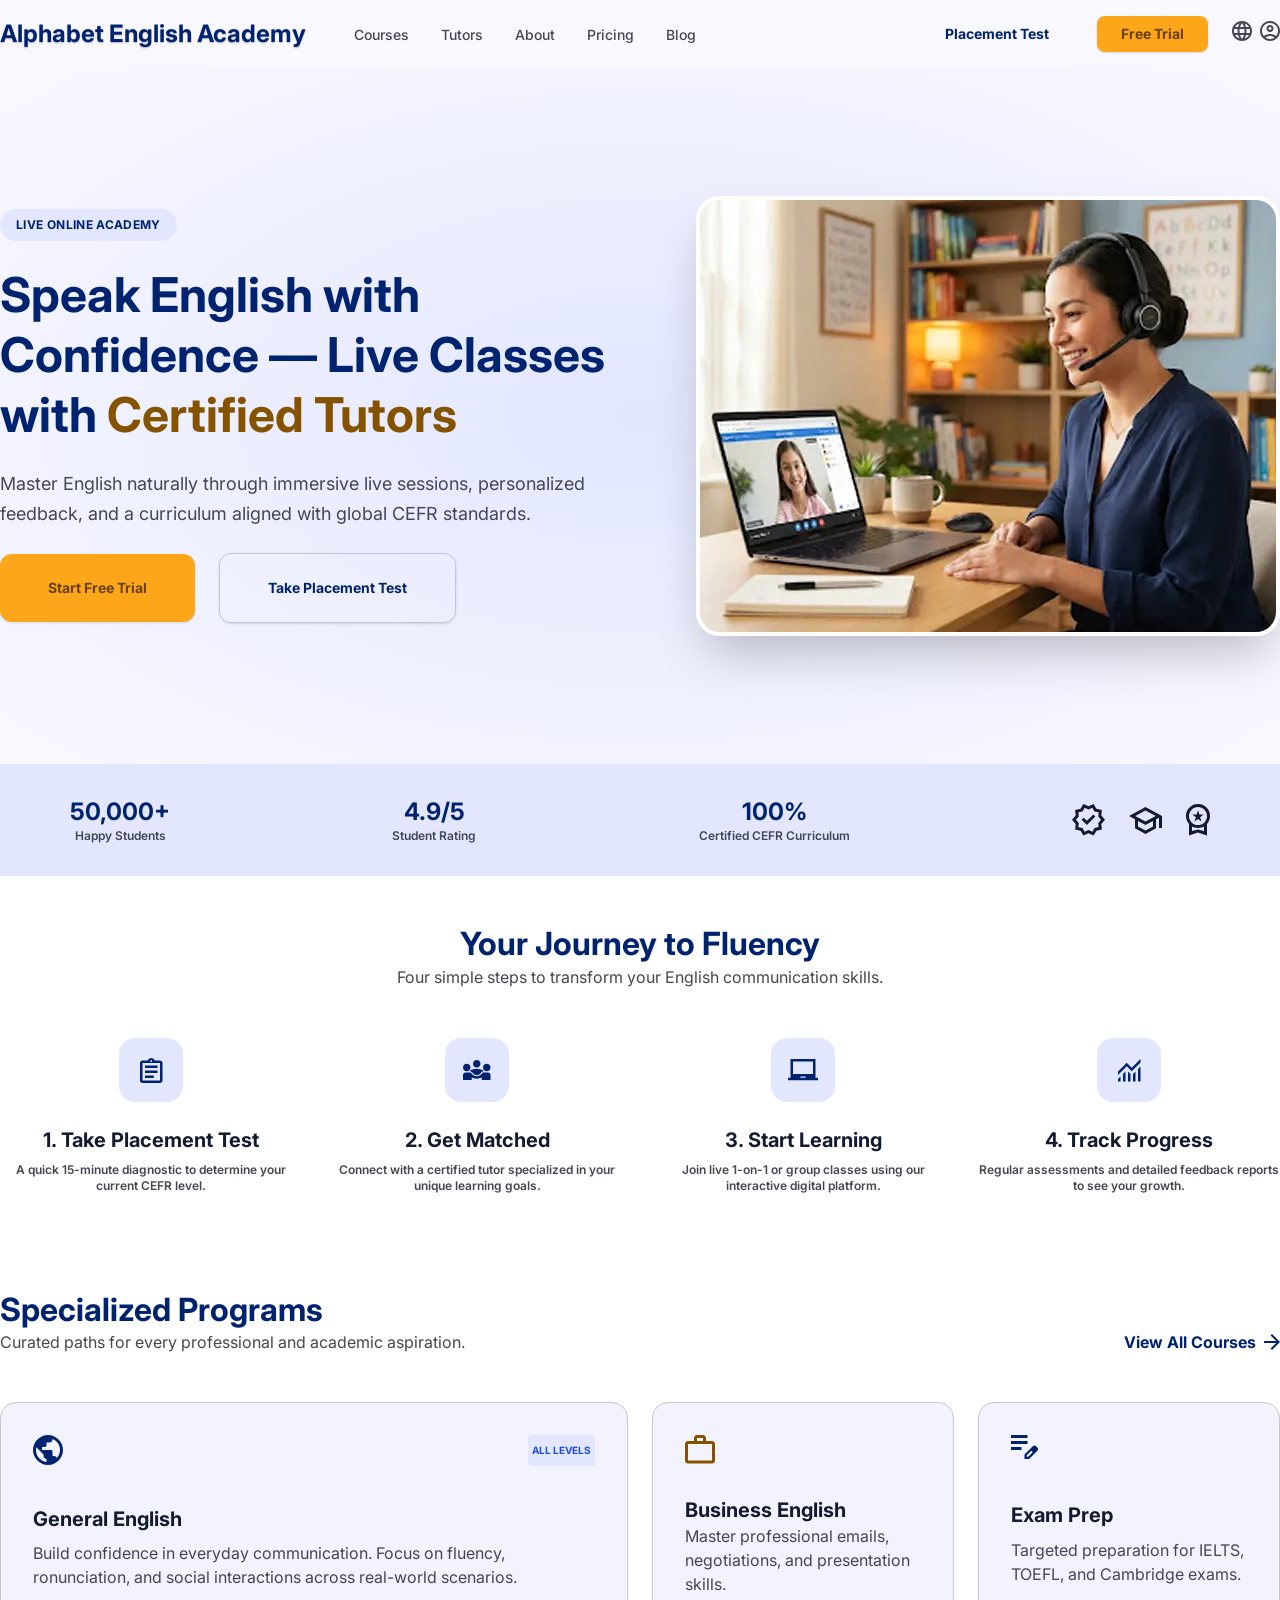
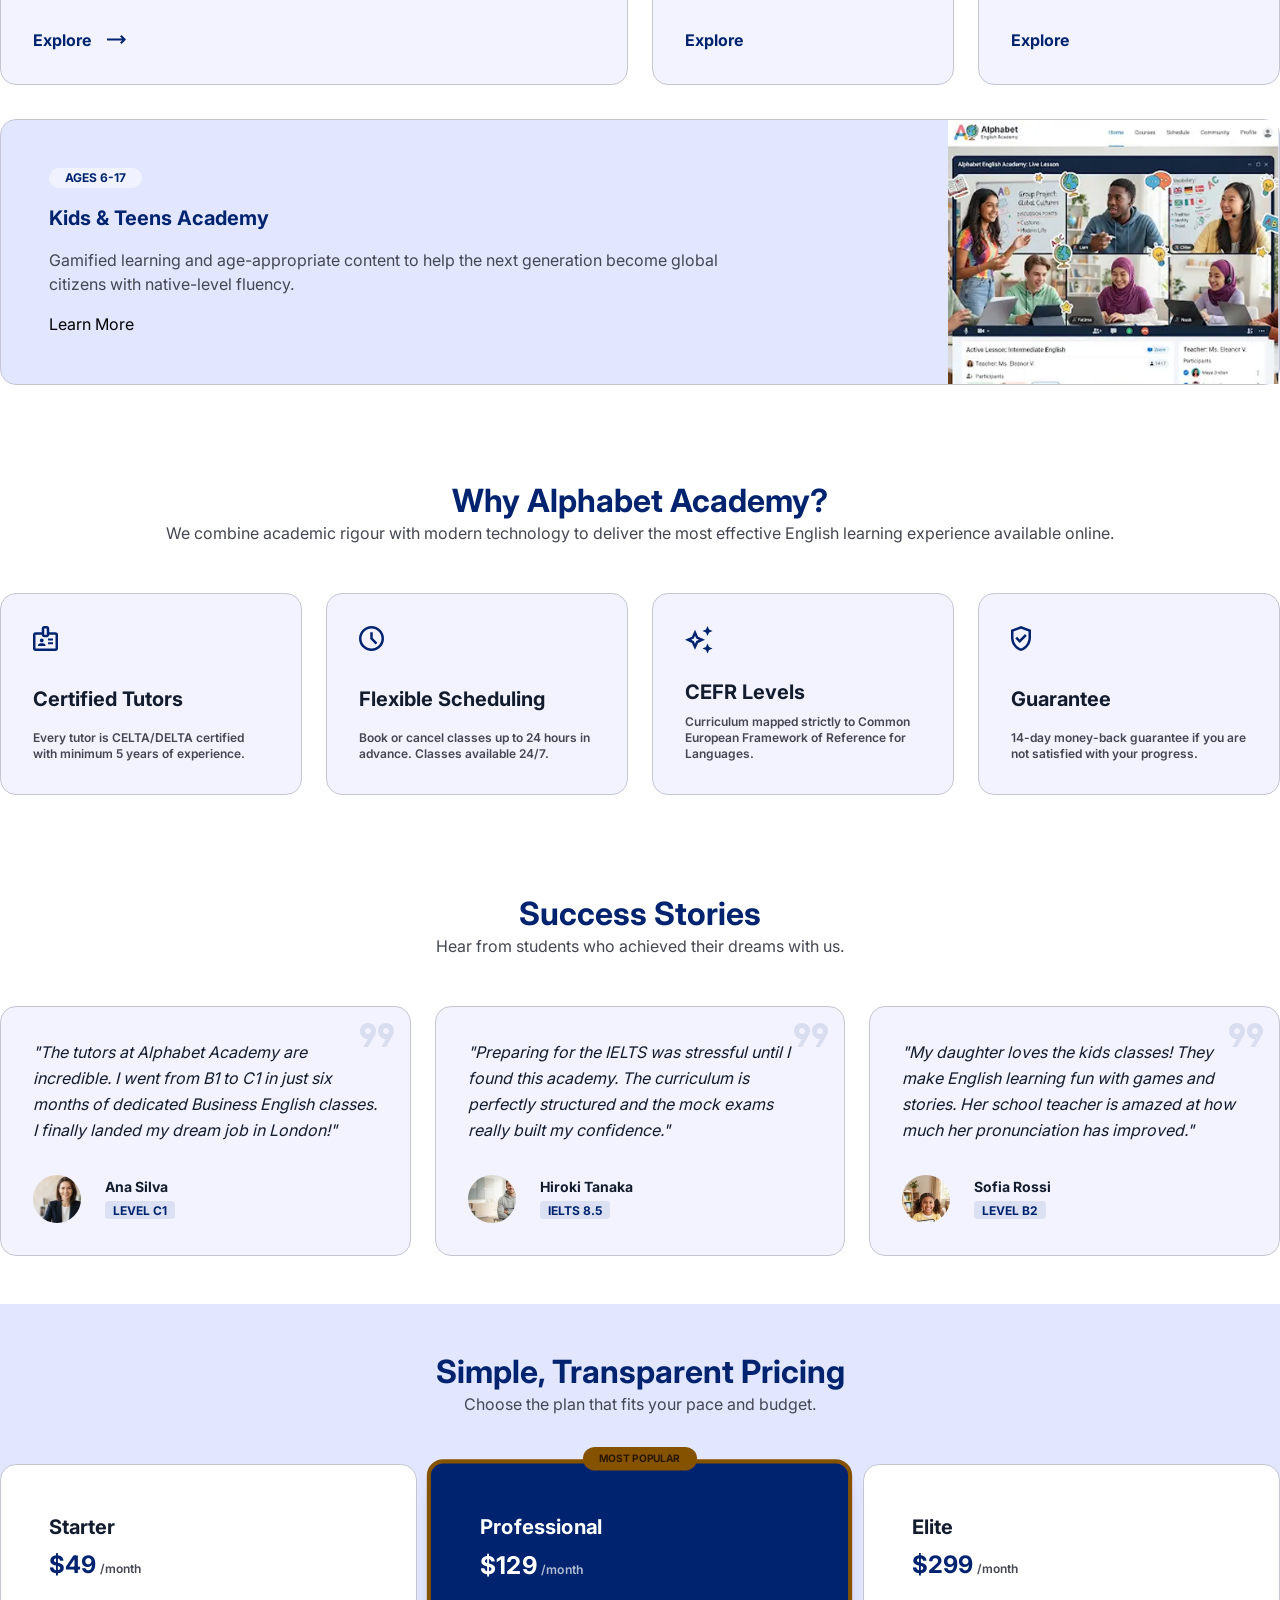
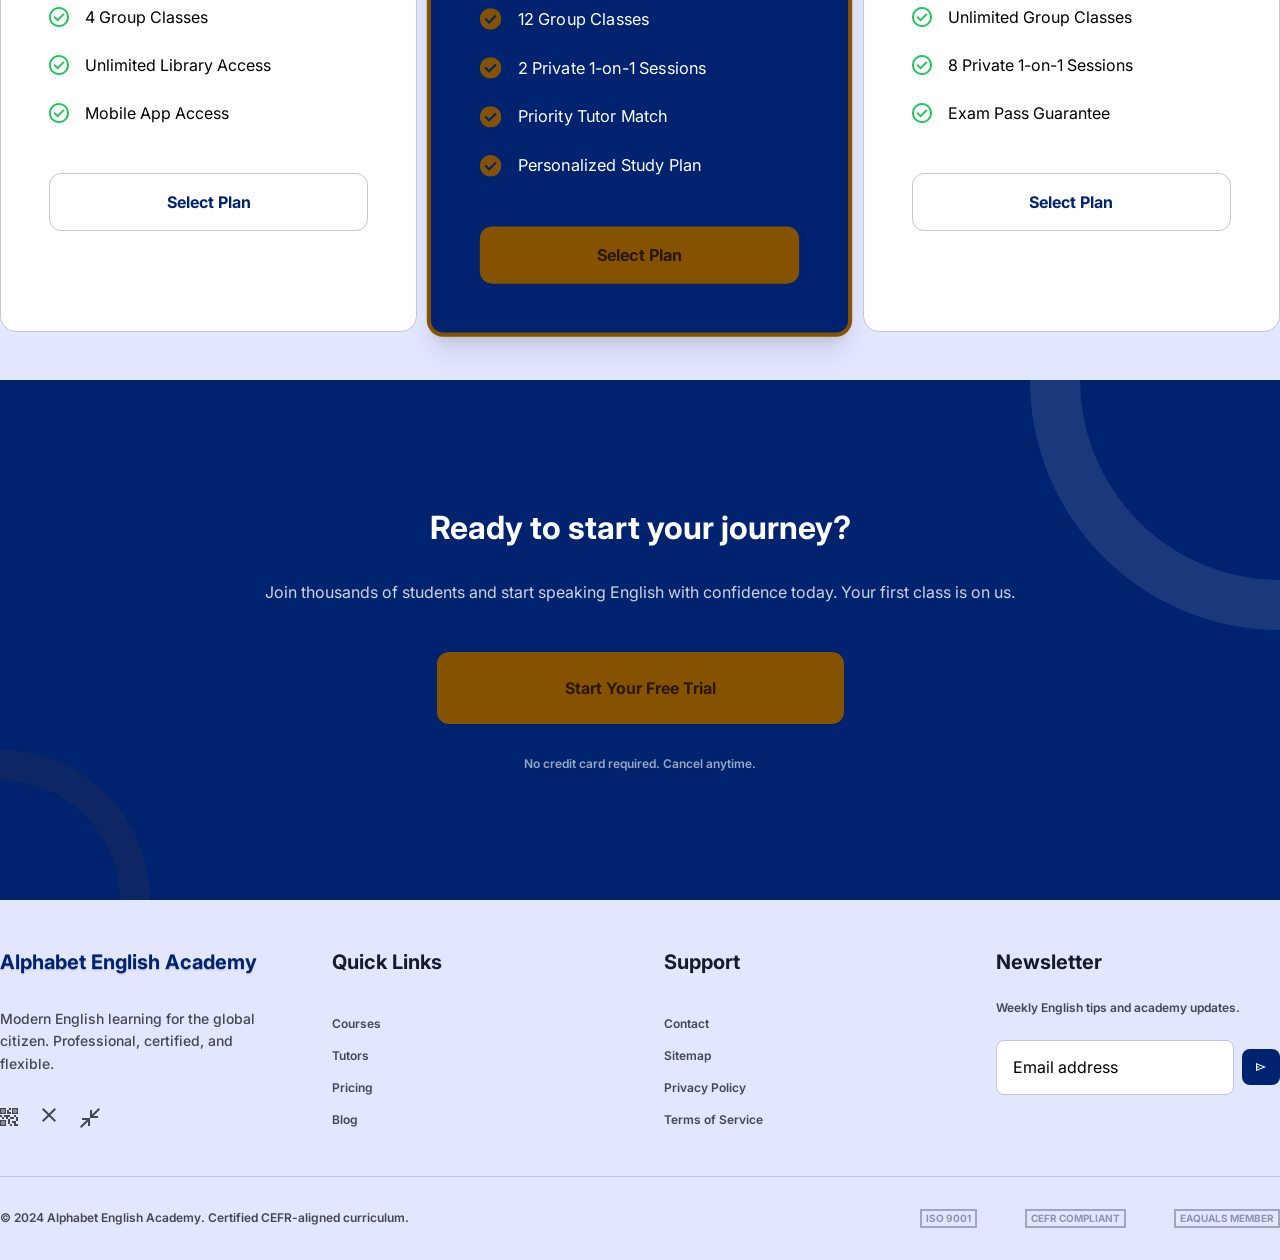
==== commit e54d8d71: "Creating-Flow-Preview-&-Result-Sections-PlacementTestPage" ====
--- a/index.html
+++ b/index.html
@@ -32,7 +32,7 @@
                 <img src="./Assets/imgs/index-page/header/menu.svg" alt="Menu" />
             </div>
             <div class="hidden md:row  gap-6">
-                <a href="./placement.html" class="head-button text-primary hover:bg-background transition-all">
+                <a href="./placementTest.html" class="head-button text-primary hover:bg-background transition-all">
                     Placement Test
                 </a>
                 <a href="./reg.html" class="head-button bg-secondary text-third apply-shadow">
@@ -588,7 +588,7 @@
                             Privacy Policy
                         </li>
                         <li>
-                            Terms of Service]
+                            Terms of Service
                         </li>
                     </ul>
                 </div>
